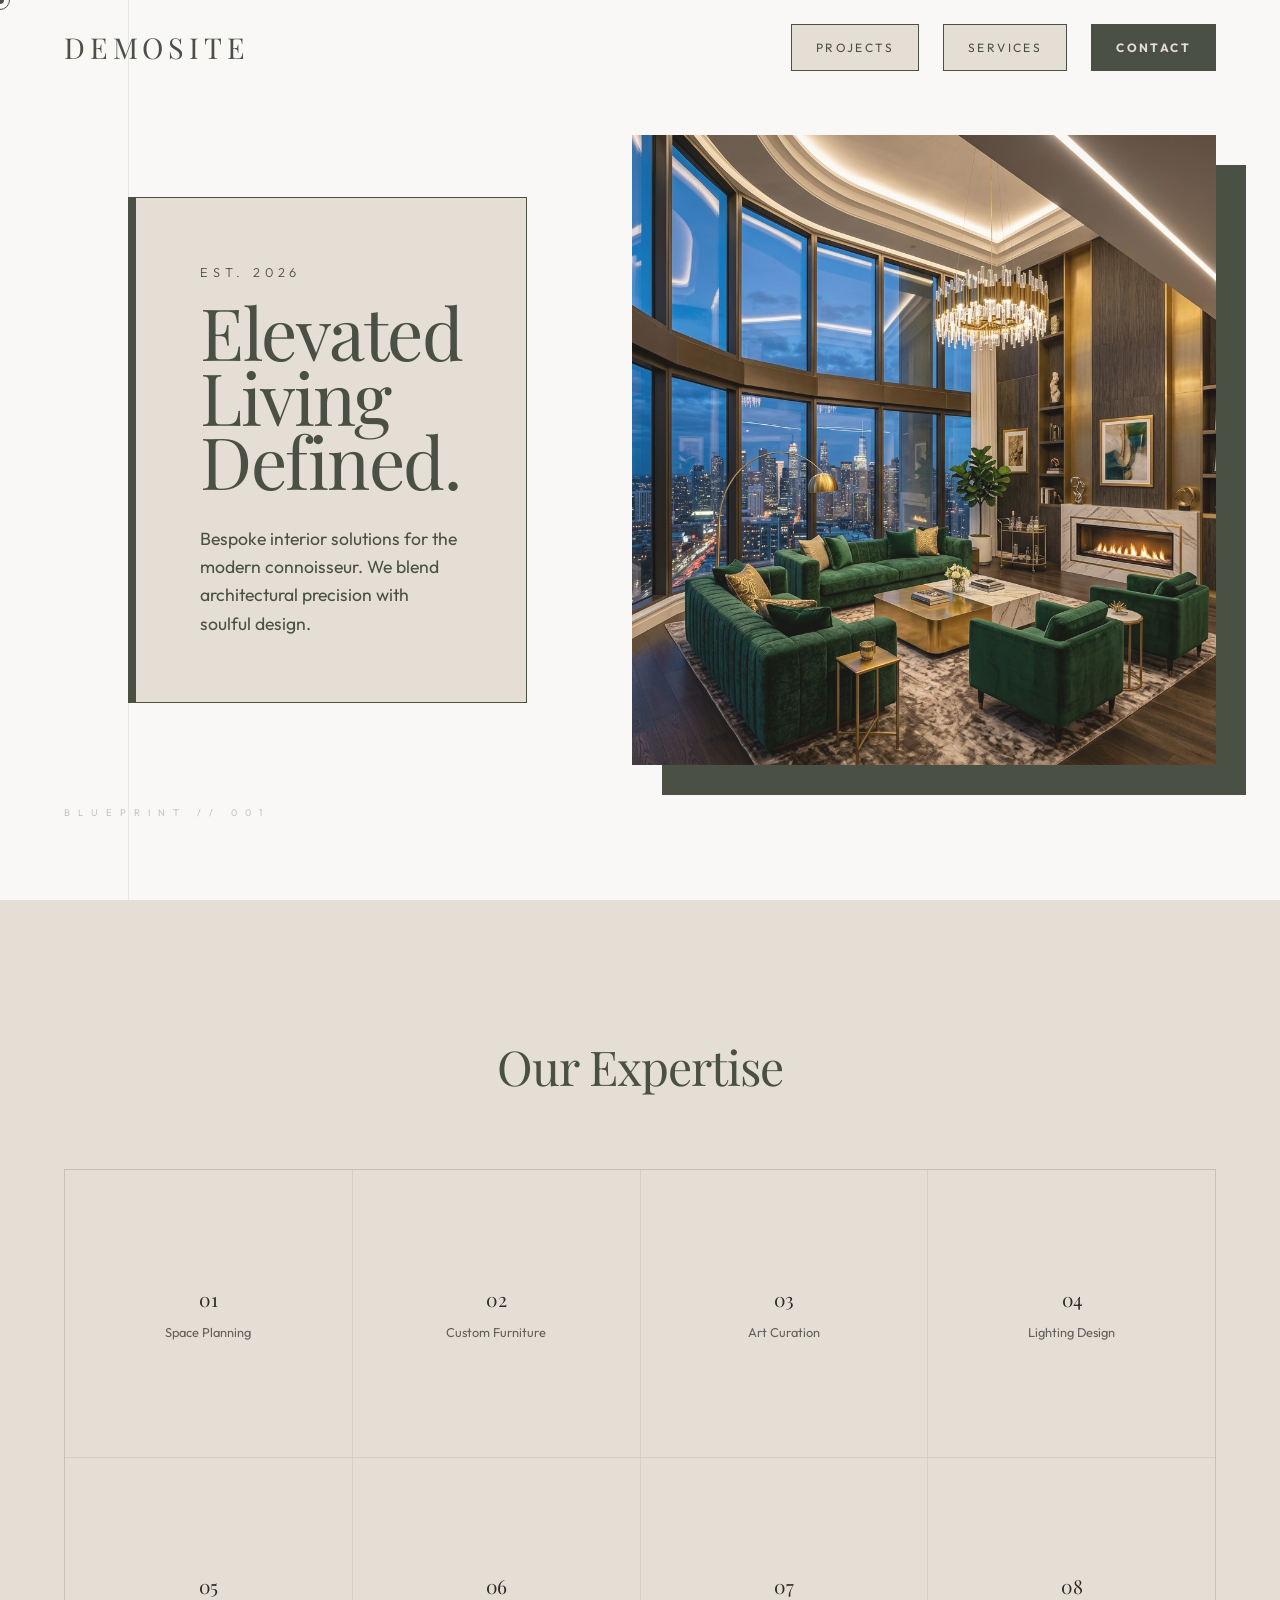
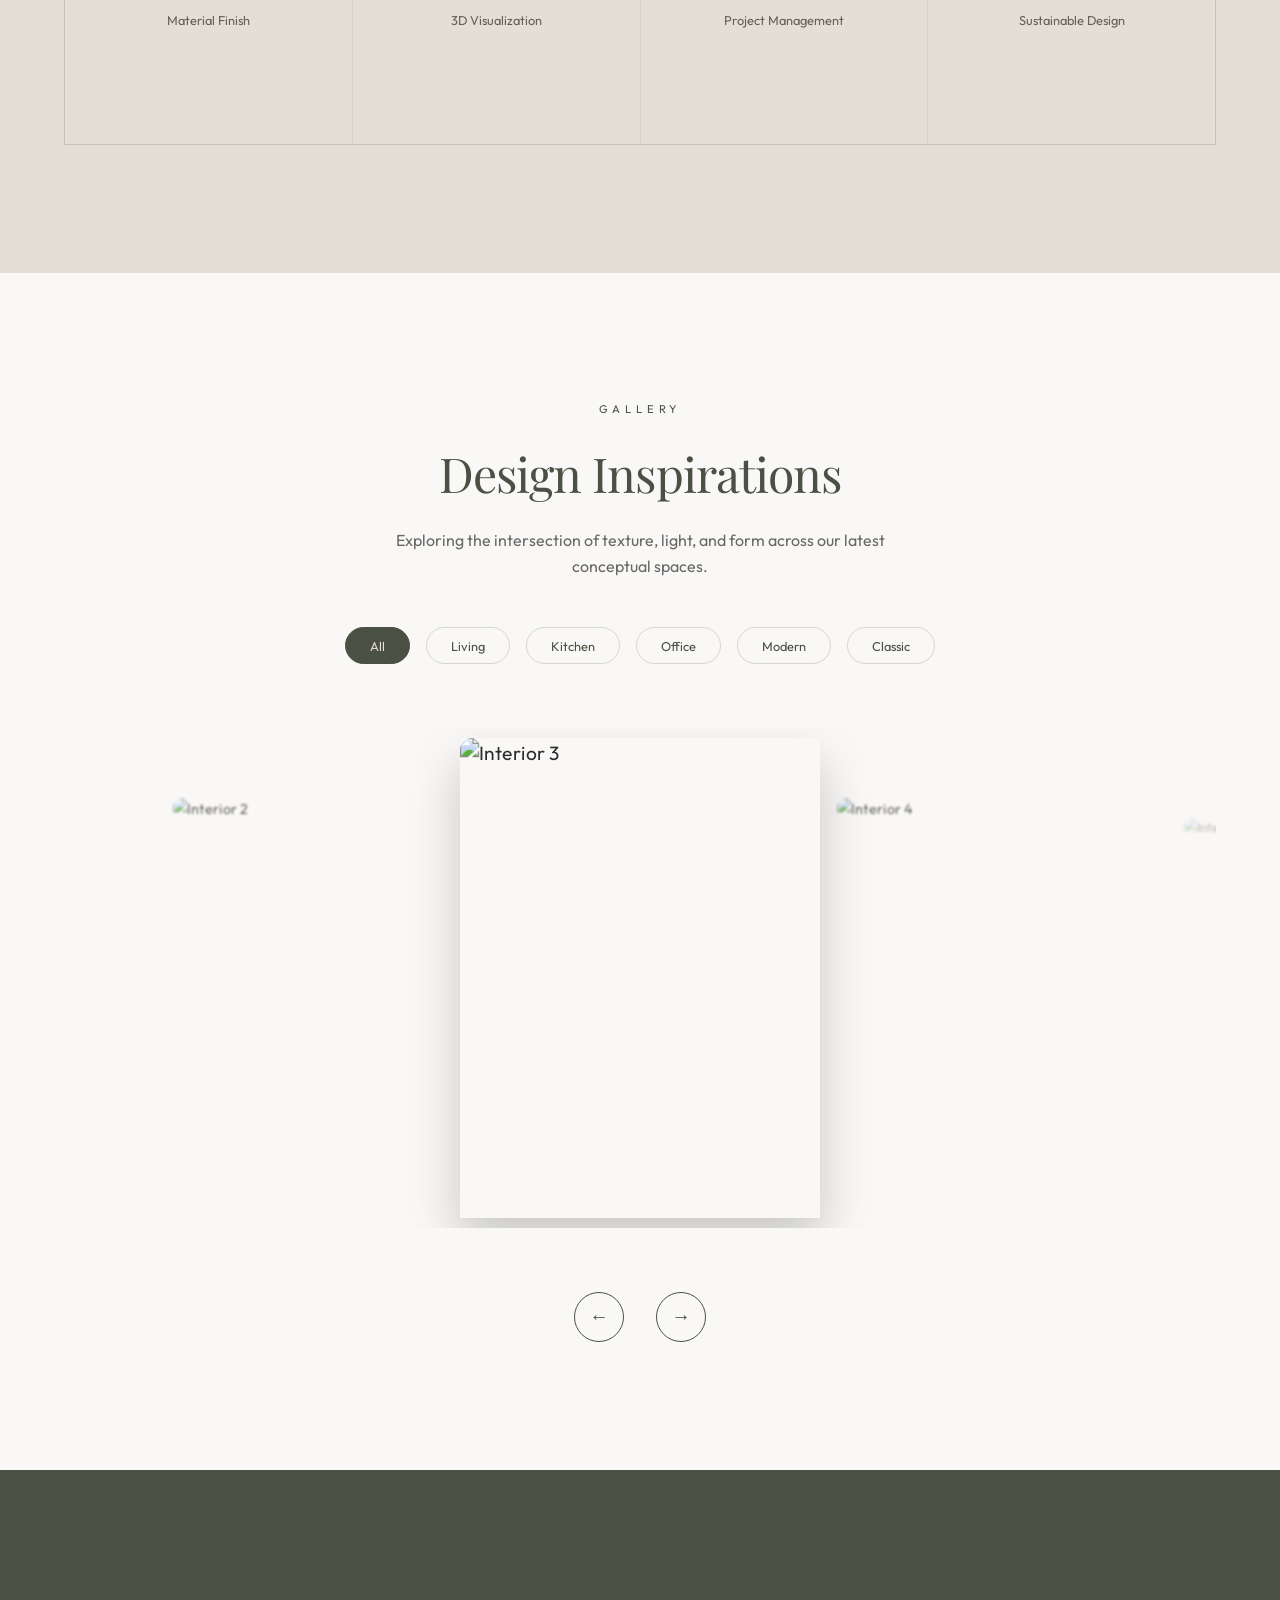
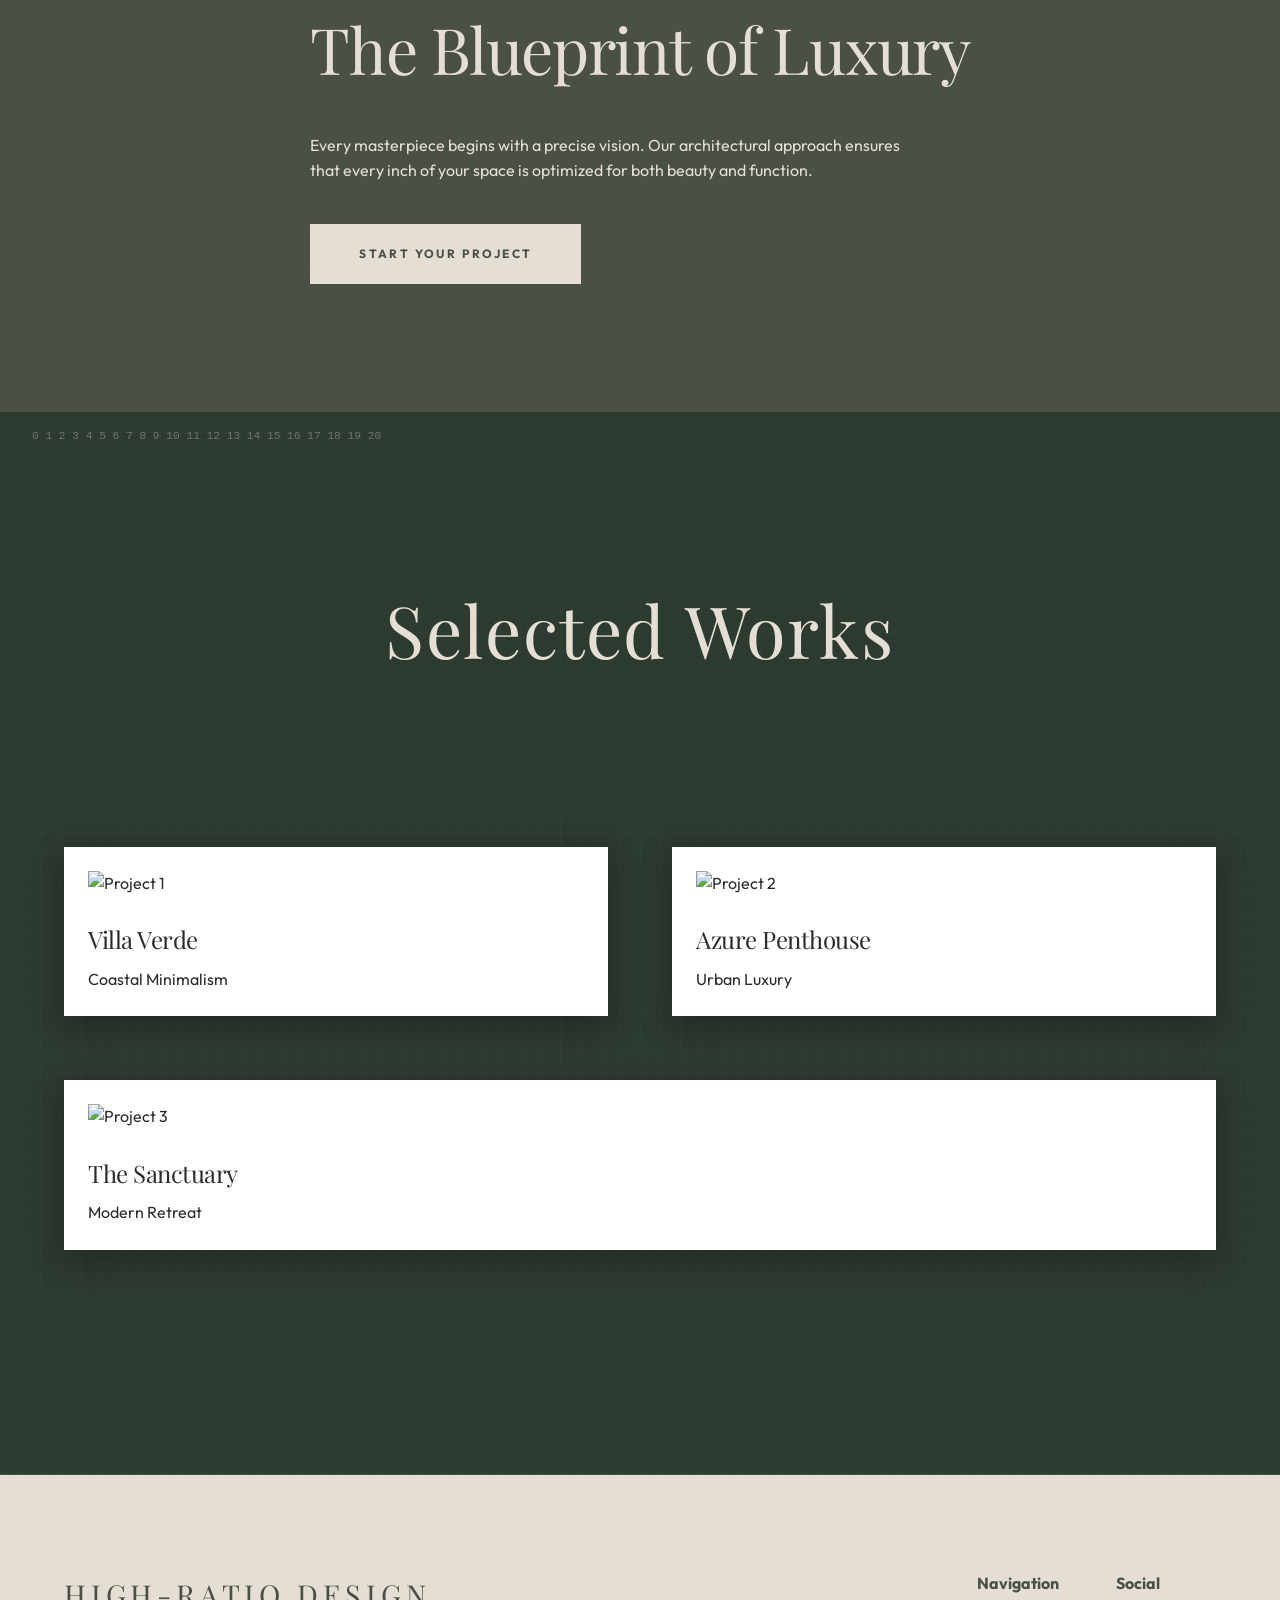
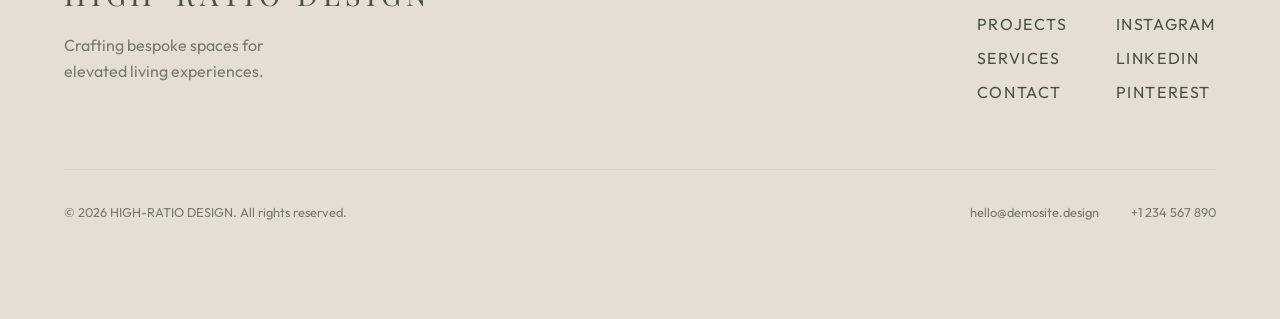
==== index.html @ fbde937e "Initial commit: HIGH-RATIO DESIGN website" ====
<!DOCTYPE html>
<html lang="en">
<head>
    <meta charset="UTF-8">
    <meta name="viewport" content="width=device-width, initial-scale=1.0">
    <title>HIGH-RATIO DESIGN | Luxury Interior Design</title>
    <link rel="preconnect" href="https://fonts.googleapis.com">
    <link rel="preconnect" href="https://fonts.gstatic.com" crossorigin>
    <link href="https://fonts.googleapis.com/css2?family=Outfit:wght@300;400&family=Playfair+Display:ital,wght@0,400;0,700;1,400&display=swap" rel="stylesheet">
    <link rel="stylesheet" href="style.css">
</head>
<body>
    <div class="cursor"></div>
    <div class="cursor-follower"></div>

    <nav>
        <div class="logo">Demosite</div>
        <div class="nav-links">
            <a href="index.html#projects">Projects</a>
            <a href="index.html#services">Services</a>
            <a href="contact.html">Contact</a>
        </div>
    </nav>

    <main>
        <section class="hero">
            <div class="container">
                <div class="hero-content">
                    <p class="reveal" style="font-weight: 300; letter-spacing: 0.3rem; text-transform: uppercase; font-size: 0.8rem; margin-bottom: 1rem;">Est. 2026</p>
                    <h1 class="reveal">Elevated Living <br>Defined.</h1>
                    <p class="reveal" style="transition-delay: 0.2s;">Bespoke interior solutions for the modern connoisseur. We blend architectural precision with soulful design.</p>
                </div>
            </div>
            <div class="hero-img-container">
                <img src="hero.png" alt="Luxurious Interior" class="hero-img">
            </div>
        </section>

        <section class="grid-section" id="services">
            <div class="container">
                <h2 class="section-title reveal">Our Expertise</h2>
                <div class="interactive-grid reveal">
                    <div class="grid-item">
                        <h3>01</h3>
                        <p>Space Planning</p>
                    </div>
                    <div class="grid-item">
                        <h3>02</h3>
                        <p>Custom Furniture</p>
                    </div>
                    <div class="grid-item">
                        <h3>03</h3>
                        <p>Art Curation</p>
                    </div>
                    <div class="grid-item">
                        <h3>04</h3>
                        <p>Lighting Design</p>
                    </div>
                    <div class="grid-item">
                        <h3>05</h3>
                        <p>Material Finish</p>
                    </div>
                    <div class="grid-item">
                        <h3>06</h3>
                        <p>3D Visualization</p>
                    </div>
                    <div class="grid-item">
                        <h3>07</h3>
                        <p>Project Management</p>
                    </div>
                    <div class="grid-item">
                        <h3>08</h3>
                        <p>Sustainable Design</p>
                    </div>
                </div>
            </div>
        </section>

        <section class="gallery-section">
            <div class="container">
                <p style="text-align: center; text-transform: uppercase; letter-spacing: 0.3rem; font-size: 0.7rem; margin-bottom: 1rem; color: var(--color-olive);">Gallery</p>
                <h2 class="section-title" style="margin-bottom: 1rem;">Design Inspirations</h2>
                <p style="text-align: center; max-width: 500px; margin: 0 auto 3rem; opacity: 0.7;">Exploring the intersection of texture, light, and form across our latest conceptual spaces.</p>
                
                <div class="gallery-filters">
                    <button class="active">All</button>
                    <button>Living</button>
                    <button>Kitchen</button>
                    <button>Office</button>
                    <button>Modern</button>
                    <button>Classic</button>
                </div>

                <div class="gallery-container">
                    <div class="gallery-track">
                        <div class="gallery-slide"><img src="https://images.unsplash.com/photo-1618221195710-dd6b41faaea6?q=80&w=2000&auto=format&fit=crop" alt="Interior 1"></div>
                        <div class="gallery-slide side"><img src="https://images.unsplash.com/photo-1616486338812-3dadae4b4ace?q=80&w=2000&auto=format&fit=crop" alt="Interior 2"></div>
                        <div class="gallery-slide featured"><img src="https://images.unsplash.com/photo-1616137422495-1e9e46e2aa77?q=80&w=2000&auto=format&fit=crop" alt="Interior 3"></div>
                        <div class="gallery-slide side"><img src="https://images.unsplash.com/photo-1616486029423-aaa47a9e8e9a?q=80&w=2000&auto=format&fit=crop" alt="Interior 4"></div>
                        <div class="gallery-slide"><img src="https://images.unsplash.com/photo-1617103996702-96ff29b1c467?q=80&w=2000&auto=format&fit=crop" alt="Interior 5"></div>
                    </div>
                    <div class="gallery-nav">
                        <button class="nav-prev">←</button>
                        <button class="nav-next">→</button>
                    </div>
                </div>
            </div>
        </section>

        <section class="blueprint-section">
            <div class="blueprint-bg"></div>
            <div class="container">
                <div class="blueprint-content reveal">
                    <h2>The Blueprint of Luxury</h2>
                    <p style="max-width: 600px; margin-bottom: 2.5rem;">Every masterpiece begins with a precise vision. Our architectural approach ensures that every inch of your space is optimized for both beauty and function.</p>
                    <div class="nav-links">
                        <a href="contact.html" style="background: var(--color-beige); color: var(--color-olive); border: 1px solid var(--color-beige); padding: 1.2rem 3rem;">Start Your Project</a>
                    </div>
                </div>
            </div>
        </section>

        <section class="portfolio" id="projects">
            <div class="container">
                <h2 class="section-title reveal">Selected Works</h2>
                <div class="portfolio-grid">
                    <div class="portfolio-item reveal">
                        <img src="https://images.unsplash.com/photo-1600607687920-4e2a09cf159d?q=80&w=2070&auto=format&fit=crop" alt="Project 1">
                        <div class="portfolio-info">
                            <h3>Villa Verde</h3>
                            <p>Coastal Minimalism</p>
                        </div>
                    </div>
                    <div class="portfolio-item reveal" style="transition-delay: 0.2s;">
                        <img src="https://images.unsplash.com/photo-1600210492486-724fe5c67fb0?q=80&w=1974&auto=format&fit=crop" alt="Project 2">
                        <div class="portfolio-info">
                            <h3>Azure Penthouse</h3>
                            <p>Urban Luxury</p>
                        </div>
                    </div>
                    <div class="portfolio-item wide reveal">
                        <img src="https://images.unsplash.com/photo-1600585154340-be6161a56a0c?q=80&w=2070&auto=format&fit=crop" alt="Project 3">
                        <div class="portfolio-info">
                            <h3>The Sanctuary</h3>
                            <p>Modern Retreat</p>
                        </div>
                    </div>
                </div>
            </div>
        </section>
    </main>

    <footer>
        <div class="footer-top">
            <div class="footer-brand">
                <div class="logo">HIGH-RATIO DESIGN</div>
                <p style="margin-top: 1rem; opacity: 0.7;">Crafting bespoke spaces for <br>elevated living experiences.</p>
            </div>
            <div class="footer-links">
                <div class="link-group">
                    <p style="font-weight: 700; margin-bottom: 1rem;">Navigation</p>
                    <a href="#projects" style="display: block; margin-bottom: 0.5rem;">Projects</a>
                    <a href="#services" style="display: block; margin-bottom: 0.5rem;">Services</a>
                    <a href="contact.html" style="display: block;">Contact</a>
                </div>
                <div class="link-group">
                    <p style="font-weight: 700; margin-bottom: 1rem;">Social</p>
                    <a href="#" style="display: block; margin-bottom: 0.5rem;">Instagram</a>
                    <a href="#" style="display: block; margin-bottom: 0.5rem;">LinkedIn</a>
                    <a href="#" style="display: block;">Pinterest</a>
                </div>
            </div>
        </div>
        <div class="footer-bottom">
            <p>&copy; 2026 HIGH-RATIO DESIGN. All rights reserved.</p>
            <div class="contact-info" style="display: flex; gap: 2rem;">
                <p>hello@demosite.design</p>
                <p>+1 234 567 890</p>
            </div>
        </div>
    </footer>

    <script src="main.js"></script>
</body>
</html>
---- style.css ----
:root {
    --color-beige: #E5DED4;
    --color-olive: #4A5043;
    --color-off-white: #F9F8F6;
    --color-text: #2C2C2C;
    --font-heading: 'Playfair Display', serif;
    --font-body: 'Outfit', sans-serif;
    --transition-smooth: all 0.6s cubic-bezier(0.16, 1, 0.3, 1);
}

* {
    margin: 0;
    padding: 0;
    box-sizing: border-box;
}

body {
    background-color: var(--color-off-white);
    color: var(--color-text);
    font-family: var(--font-body);
    line-height: 1.6;
    overflow-x: hidden;
}

h1, h2, h3 {
    font-family: var(--font-heading);
    font-weight: 400;
    letter-spacing: -0.02em;
}

/* Custom Scrollbar */
::-webkit-scrollbar {
    width: 6px;
}
::-webkit-scrollbar-track {
    background: var(--color-off-white);
}
::-webkit-scrollbar-thumb {
    background: var(--color-olive);
}

/* Base Layout */
.container {
    max-width: 1400px;
    margin: 0 auto;
    padding: 0 4rem;
}

section {
    padding: 8rem 0;
}

/* Navigation */
nav {
    position: fixed;
    top: 0;
    width: 100%;
    padding: 1.5rem 4rem;
    display: flex;
    justify-content: space-between;
    align-items: center;
    z-index: 1000;
    transition: var(--transition-smooth);
}

nav.scrolled {
    background: rgba(249, 248, 246, 0.8);
    backdrop-filter: blur(10px);
    padding: 1rem 4rem;
}

.logo {
    font-family: var(--font-heading);
    font-size: 1.8rem;
    text-transform: uppercase;
    letter-spacing: 0.3rem;
    color: var(--color-olive);
}

.nav-links {
    display: flex;
    gap: 1.5rem;
}

.nav-links a {
    text-decoration: none;
    color: var(--color-olive);
    font-size: 0.75rem;
    font-weight: 400;
    text-transform: uppercase;
    letter-spacing: 0.15rem;
    padding: 0.8rem 1.5rem;
    background-color: var(--color-beige);
    border: 1px solid var(--color-olive);
    transition: var(--transition-smooth);
}

.nav-links a:hover {
    background-color: var(--color-olive);
    color: var(--color-beige);
    transform: translateY(-2px);
}

.nav-links a:last-child {
    background-color: var(--color-olive);
    color: var(--color-beige);
    font-weight: 700;
}

.nav-links a:last-child:hover {
    background-color: var(--color-text);
    color: white;
}

/* Hero Section */
.hero {
    height: 100vh;
    display: flex;
    align-items: center;
    position: relative;
    overflow: hidden;
    background-color: var(--color-off-white);
    padding: 0 4rem;
}

.hero .container {
    display: grid;
    grid-template-columns: 1.2fr 0.8fr; /* Give more room to the box */
    align-items: center;
    gap: 0; /* Removing gap to let elements touch or overlap slightly if needed */
    width: 100%;
    max-width: 1400px;
    margin: 0 auto;
    position: relative;
    z-index: 2;
}

.hero::before {
    content: '';
    position: absolute;
    top: 0;
    left: 10%;
    width: 1px;
    height: 100%;
    background: rgba(74, 80, 67, 0.1);
    z-index: 1;
}

.hero::after {
    content: 'BLUEPRINT // 001';
    position: absolute;
    bottom: 5rem;
    left: 4rem;
    font-size: 0.6rem;
    letter-spacing: 0.5rem;
    color: var(--color-olive);
    opacity: 0.3;
    z-index: 1;
}

.hero-content {
    max-width: 100%;
    background-color: var(--color-beige);
    border: 1px solid var(--color-olive);
    border-left: 8px solid var(--color-olive);
    padding: 4rem;
    position: relative;
    z-index: 3;
}

.hero h1 {
    font-size: 4.5rem; /* Adjusted for the box padding */
    line-height: 0.9;
    margin-bottom: 2rem;
    color: var(--color-olive);
    font-weight: 400;
}

.hero p {
    font-size: 1.1rem;
    max-width: 450px;
    color: var(--color-olive);
    opacity: 0.8;
}

.hero-img-container {
    position: relative;
    width: 100%;
    height: 70vh;
    background-color: var(--color-beige);
    box-shadow: 30px 30px 0px var(--color-olive);
    overflow: hidden;
    margin-left: -5rem; /* Overlap with the text box */
    z-index: 1;
}

.hero-img {
    width: 100%;
    height: 100%;
    object-fit: cover;
    opacity: 0.9;
    transition: var(--transition-smooth);
}

/* Grid Section */
.grid-section {
    background-color: var(--color-beige);
}

.section-title {
    font-size: 3rem;
    margin-bottom: 4rem;
    text-align: center;
    color: var(--color-olive);
}

.interactive-grid {
    display: grid;
    grid-template-columns: repeat(4, 1fr);
    gap: 1px;
    background-color: rgba(74, 80, 67, 0.1);
    border: 1px solid rgba(74, 80, 67, 0.1);
}

.grid-item {
    aspect-ratio: 1;
    background-color: var(--color-beige);
    display: flex;
    flex-direction: column;
    justify-content: center;
    align-items: center;
    padding: 2rem;
    transition: var(--transition-smooth);
    cursor: pointer;
    position: relative;
    overflow: hidden;
}

.grid-item:hover {
    background-color: var(--color-olive);
    color: var(--color-off-white);
}

.grid-item h3 {
    font-size: 1.2rem;
    margin-bottom: 0.5rem;
}

.grid-item p {
    font-size: 0.8rem;
    opacity: 0.7;
    text-align: center;
}

/* Gallery Section */
.gallery-section {
    padding: 8rem 0;
    background-color: var(--color-off-white);
}

.gallery-filters {
    display: flex;
    justify-content: center;
    gap: 1rem;
    margin-bottom: 4rem;
    flex-wrap: wrap;
}

.gallery-filters button {
    padding: 0.6rem 1.5rem;
    background: none;
    border: 1px solid rgba(74, 80, 67, 0.2);
    border-radius: 50px;
    font-family: var(--font-body);
    font-size: 0.8rem;
    color: var(--color-olive);
    cursor: pointer;
    transition: var(--transition-smooth);
}

.gallery-filters button.active, .gallery-filters button:hover {
    background-color: var(--color-olive);
    color: var(--color-beige);
    border-color: var(--color-olive);
}

.gallery-container {
    position: relative;
    max-width: 1200px;
    margin: 0 auto;
}

.gallery-track {
    display: flex;
    align-items: center;
    justify-content: center;
    gap: 2rem;
    height: 500px;
    overflow: hidden;
}

.gallery-slide {
    width: 300px; /* Use width instead of flex-basis for stability */
    height: 400px;
    flex-shrink: 0;
    transition: var(--transition-smooth);
    opacity: 0.3;
    filter: blur(2px);
    transform: scale(0.8);
}

.gallery-slide img {
    width: 100%;
    height: 100%;
    object-fit: cover;
    border-radius: 10px;
}

.gallery-slide.featured {
    opacity: 1;
    filter: blur(0);
    transform: scale(1.2);
    z-index: 2;
    box-shadow: 0 20px 40px rgba(0,0,0,0.2);
}

.gallery-slide.side {
    opacity: 0.7;
    filter: blur(1px);
    transform: scale(0.9);
}

.gallery-nav {
    display: flex;
    justify-content: center;
    gap: 2rem;
    margin-top: 4rem;
}

.gallery-nav button {
    width: 50px;
    height: 50px;
    border: 1px solid var(--color-olive);
    border-radius: 50%;
    background: none;
    color: var(--color-olive);
    font-size: 1.2rem;
    cursor: pointer;
    transition: var(--transition-smooth);
}

.gallery-nav button:hover {
    background-color: var(--color-olive);
    color: var(--color-beige);
}
.blueprint-section {
    background-color: var(--color-olive);
    color: var(--color-beige);
    position: relative;
    min-height: 60vh;
    display: flex;
    align-items: center;
    overflow: hidden;
}

.blueprint-bg {
    position: absolute;
    top: 0;
    left: 0;
    width: 100%;
    height: 100%;
    opacity: 0.1;
    background-image: 
        linear-gradient(rgba(229, 222, 212, 0.1) 1px, transparent 1px),
        linear-gradient(90deg, rgba(229, 222, 212, 0.1) 1px, transparent 1px);
    background-size: 40px 40px;
}

.blueprint-content {
    position: relative;
    z-index: 2;
}

.blueprint-content h2 {
    font-size: 4rem;
    margin-bottom: 2rem;
}

/* Portfolio Section (Blueprint Mat) */
.portfolio {
    background-color: #2D3A30;
    padding: 10rem 0;
    position: relative;
    overflow: hidden;
}

.portfolio .section-title {
    color: var(--color-beige);
    font-size: 4.5rem;
    margin-bottom: 6rem;
    letter-spacing: 0.1rem;
    opacity: 0.9;
}

.portfolio::before {
    content: '';
    position: absolute;
    top: 0;
    left: 0;
    width: 100%;
    height: 100%;
    opacity: 0.2;
    background-image: 
        linear-gradient(rgba(255, 255, 255, 0.1) 1px, transparent 1px),
        linear-gradient(90deg, rgba(255, 255, 255, 0.1) 1px, transparent 1px);
    background-size: 20px 20px;
}

/* Mat Coordinates */
.portfolio::after {
    content: '0 1 2 3 4 5 6 7 8 9 10 11 12 13 14 15 16 17 18 19 20';
    position: absolute;
    top: 1rem;
    left: 2rem;
    right: 2rem;
    display: flex;
    justify-content: space-between;
    font-family: monospace;
    font-size: 0.7rem;
    color: white;
    opacity: 0.3;
}

.portfolio-grid {
    display: grid;
    grid-template-columns: repeat(12, 1fr);
    gap: 4rem;
    padding: 4rem 0;
    position: relative;
    z-index: 2;
}

.portfolio-item {
    grid-column: span 6;
    position: relative;
    padding: 1.5rem;
    background: white;
    box-shadow: 0 10px 30px rgba(0,0,0,0.3);
    transform: rotate(var(--rot, 0deg));
    transition: var(--transition-smooth);
}

.portfolio-item.wide {
    grid-column: span 12;
}

.portfolio-item:nth-child(1) { --rot: -2deg; }
.portfolio-item:nth-child(2) { --rot: 3deg; }
.portfolio-item:nth-child(3) { --rot: 0deg; } /* No rotation for the wide one for stability */

.portfolio-item:hover {
    transform: rotate(0deg) scale(1.02);
    z-index: 10;
}

.portfolio-item img {
    width: 100%;
    height: 400px;
    object-fit: cover;
}

.portfolio-info {
    padding-top: 1.5rem;
    color: var(--color-text);
}

.portfolio-info h3 {
    font-size: 1.5rem;
    margin-bottom: 0.5rem;
}

/* Footer */
footer {
    background-color: var(--color-beige);
    color: var(--color-olive);
    padding: 6rem 4rem;
    border-top: 1px solid var(--color-olive);
    display: flex;
    flex-direction: column;
    gap: 4rem;
}

.footer-top {
    display: flex;
    justify-content: space-between;
    align-items: flex-start;
}

.footer-bottom {
    display: flex;
    justify-content: space-between;
    align-items: center;
    padding-top: 2rem;
    border-top: 1px solid rgba(74, 80, 67, 0.1);
    font-size: 0.8rem;
    opacity: 0.7;
}

.footer-links {
    display: flex;
    gap: 3rem;
}

.footer-links a {
    text-decoration: none;
    color: inherit;
    text-transform: uppercase;
    letter-spacing: 0.1rem;
    transition: var(--transition-smooth);
}

.footer-links a:hover {
    color: var(--color-text);
}

/* Animations */
.reveal {
    opacity: 0;
    transform: translateY(30px);
    transition: var(--transition-smooth);
}

.reveal.active {
    opacity: 1;
    transform: translateY(0);
}

/* Custom Cursor */
.cursor {
    width: 20px;
    height: 20px;
    border: 1px solid var(--color-olive);
    border-radius: 50%;
    position: fixed;
    pointer-events: none;
    z-index: 9999;
    transition: width 0.3s, height 0.3s, background-color 0.3s;
    transform: translate(-50%, -50%);
}

.cursor-follower {
    width: 8px;
    height: 8px;
    background-color: var(--color-olive);
    border-radius: 50%;
    position: fixed;
    pointer-events: none;
    z-index: 9999;
    transform: translate(-50%, -50%);
}

@media (max-width: 1024px) {
    .hero .container {
        grid-template-columns: 1fr;
        gap: 2rem;
        padding-top: 8rem;
    }
    .hero-img-container {
        height: 50vh;
        margin-left: 0;
    }
    .hero-content {
        padding: 2rem;
    }
    .hero h1 {
        font-size: 3.5rem;
    }
    .gallery-slide {
        width: 250px;
    }
    .gallery-slide.featured {
        transform: scale(1.1);
    }
}

@media (max-width: 768px) {
    .container { padding: 0 1.5rem; }
    .hero { padding: 0 1.5rem; }
    .hero h1 { font-size: 2.8rem; }
    .interactive-grid { grid-template-columns: repeat(2, 1fr); }
    .portfolio-item { grid-column: span 12; margin-bottom: 2rem; }
    nav { padding: 1rem 1.5rem; }
    .logo { font-size: 1.2rem; letter-spacing: 0.1rem; }
    .nav-links { display: none; }
    .cursor, .cursor-follower { display: none; } /* Hide cursor on mobile */
    .gallery-track { gap: 1rem; }
    .gallery-slide { width: 200px; height: 300px; }
    .gallery-slide.featured { transform: scale(1.05); }
    .blueprint-content h2 { font-size: 2.5rem; }
    footer { padding: 4rem 1.5rem; }
    .footer-top { flex-direction: column; gap: 2rem; }
    .footer-links { flex-direction: column; gap: 2rem; }
    .footer-bottom { flex-direction: column; gap: 1rem; text-align: center; }
}

@media (pointer: coarse) {
    .cursor, .cursor-follower { display: none; }
}
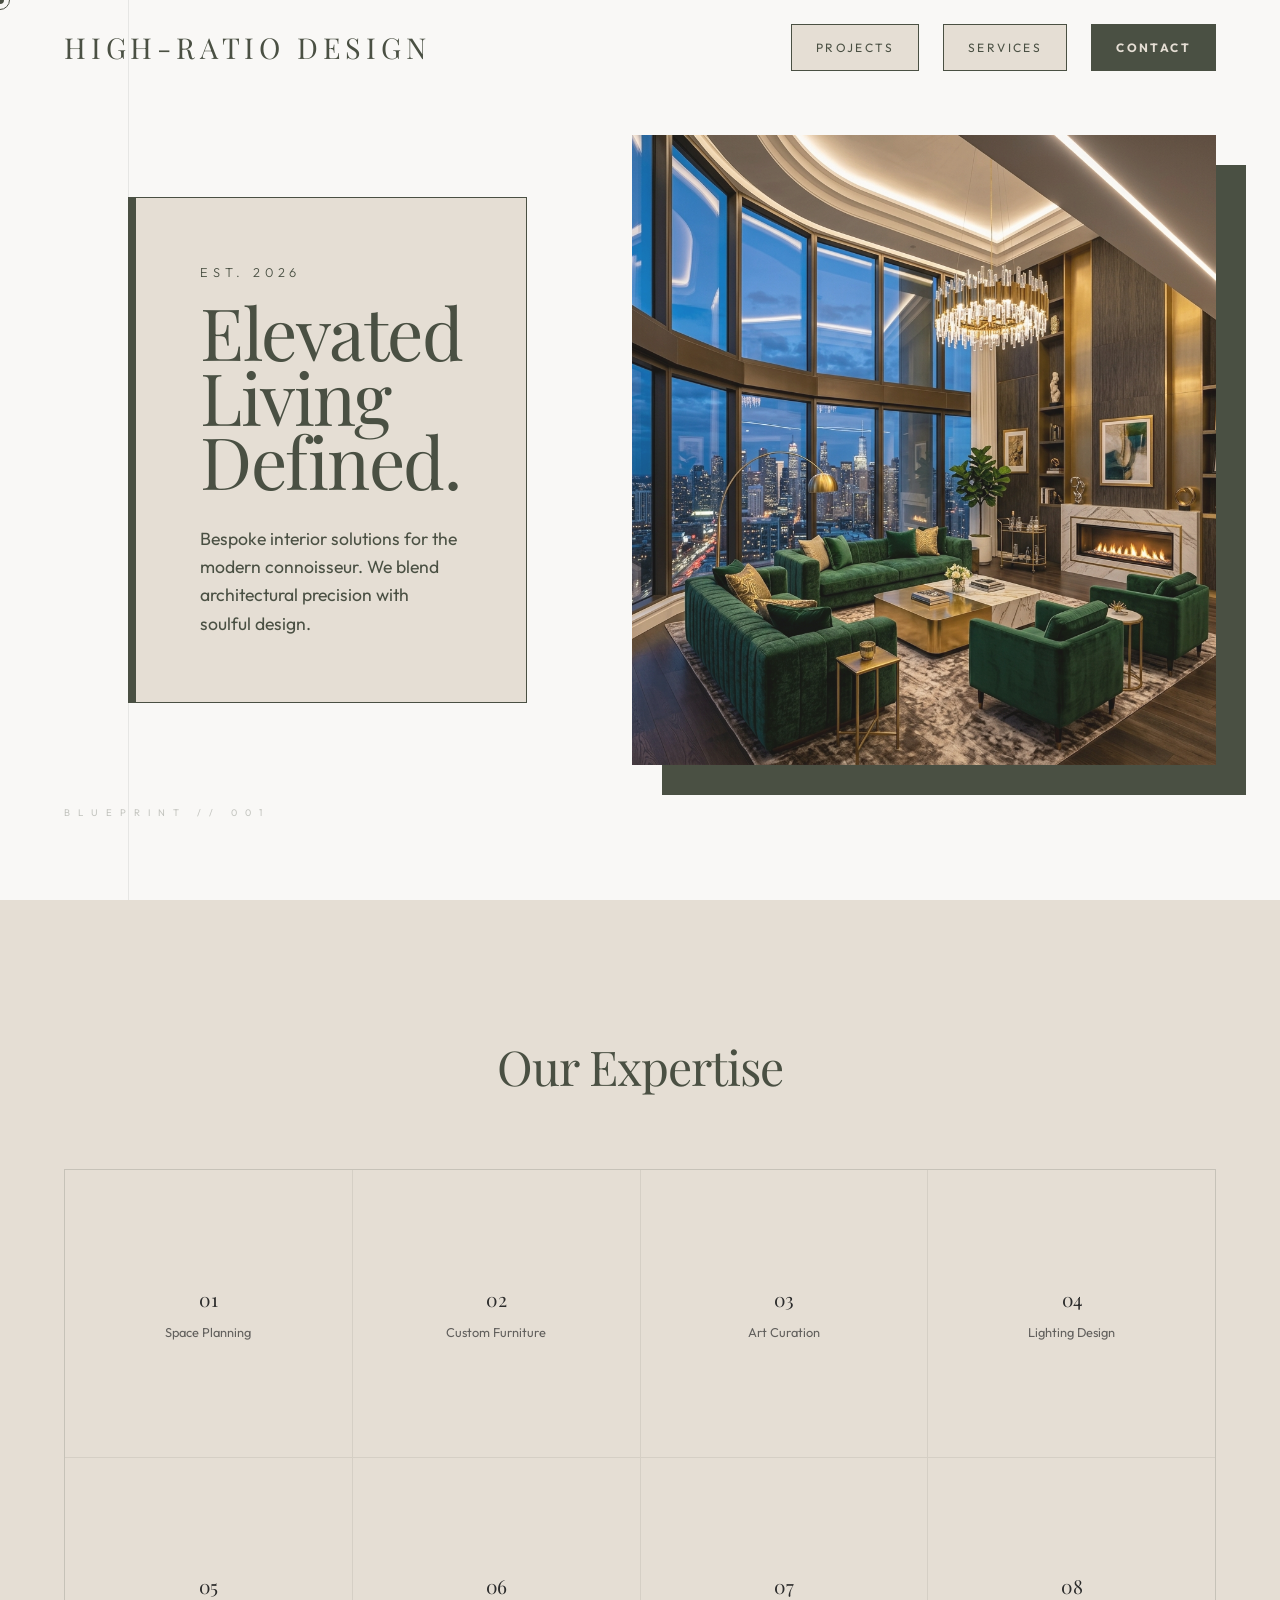
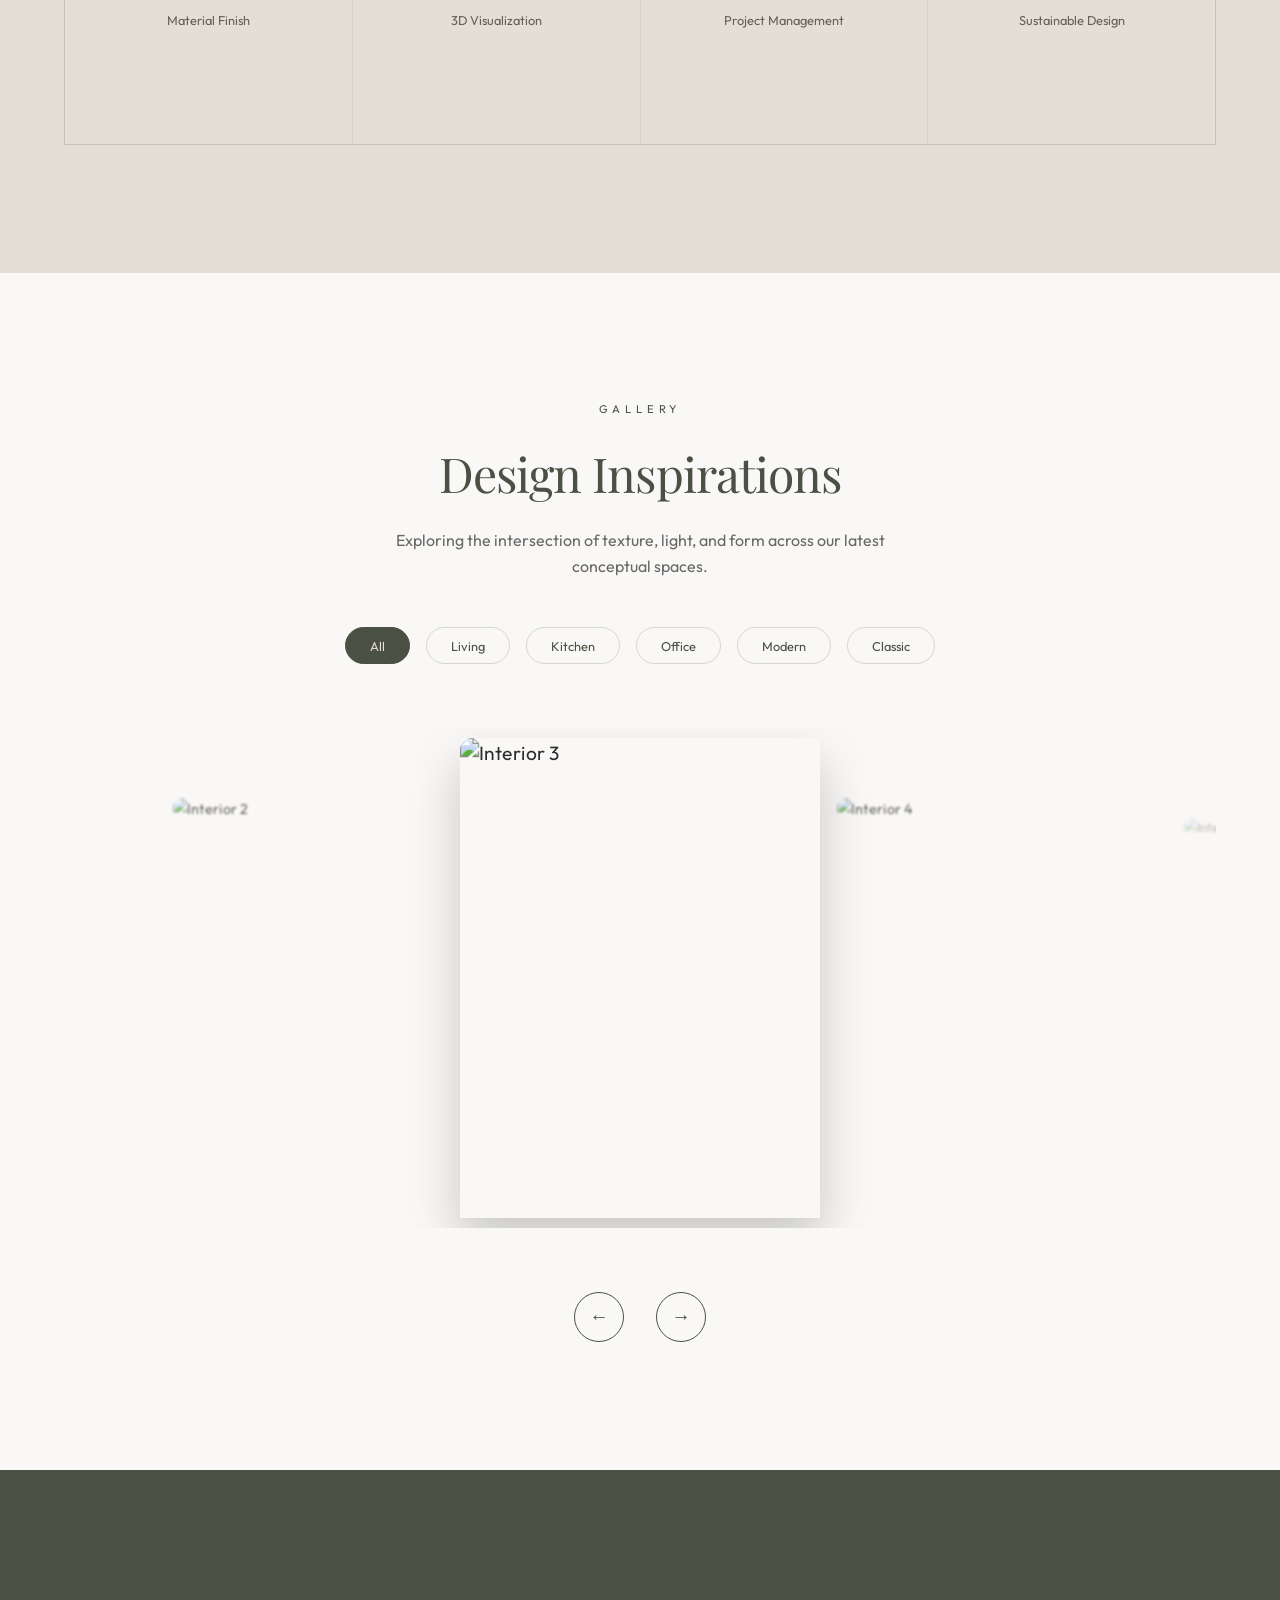
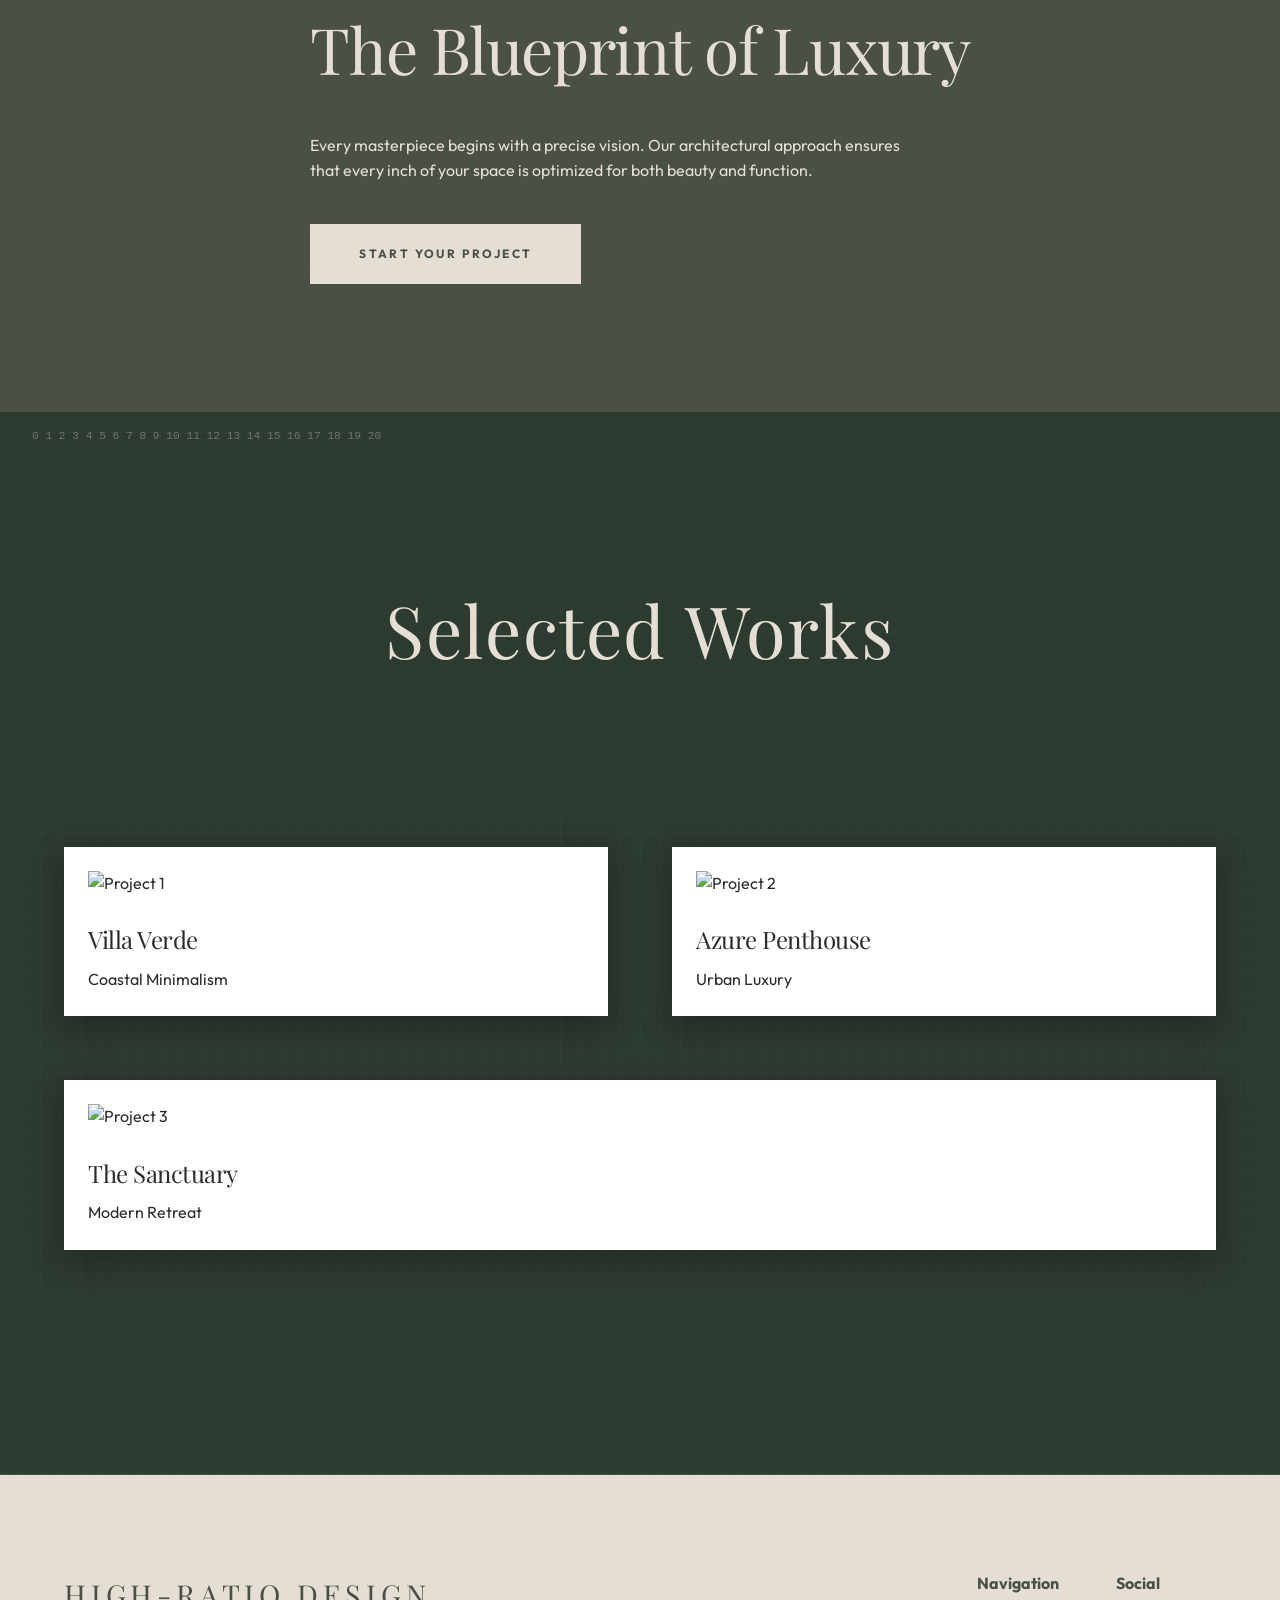
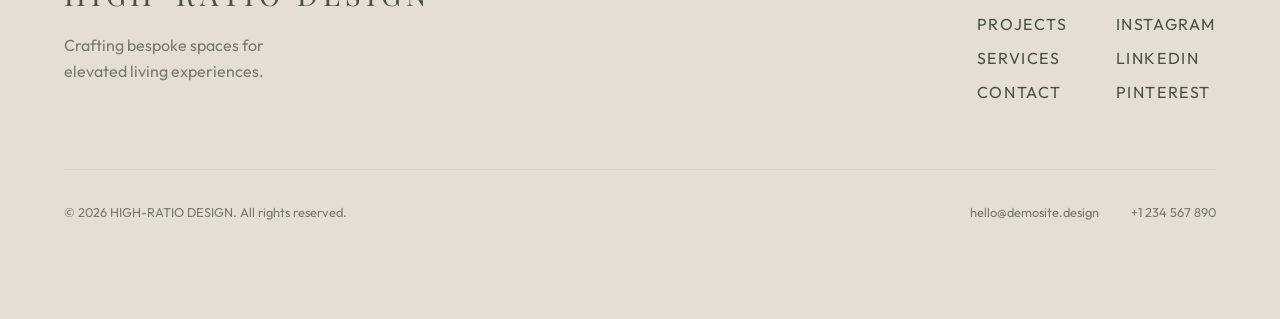
==== commit 6d591d82: "Implement functional mobile menu and finalize rebranding" ====
--- a/index.html
+++ b/index.html
@@ -14,13 +14,24 @@
     <div class="cursor-follower"></div>
 
     <nav>
-        <div class="logo">Demosite</div>
+        <div class="logo">HIGH-RATIO DESIGN</div>
         <div class="nav-links">
             <a href="index.html#projects">Projects</a>
             <a href="index.html#services">Services</a>
             <a href="contact.html">Contact</a>
         </div>
+        <button class="mobile-menu-toggle">MENU</button>
     </nav>
+
+    <div class="mobile-menu">
+        <button class="mobile-menu-close">CLOSE</button>
+        <div class="mobile-nav-links">
+            <a href="index.html">Home</a>
+            <a href="index.html#projects">Projects</a>
+            <a href="index.html#services">Services</a>
+            <a href="contact.html">Contact</a>
+        </div>
+    </div>
 
     <main>
         <section class="hero">
--- a/style.css
+++ b/style.css
@@ -112,7 +112,64 @@
     color: white;
 }
 
-/* Hero Section */
+.mobile-menu-toggle {
+    display: none;
+    background-color: var(--color-beige);
+    border: 1px solid var(--color-olive);
+    padding: 0.5rem 1.2rem;
+    color: var(--color-olive);
+    font-size: 0.7rem;
+    letter-spacing: 0.1rem;
+    cursor: pointer;
+    font-family: var(--font-body);
+}
+
+.mobile-menu {
+    position: fixed;
+    top: 0;
+    left: 0;
+    width: 100%;
+    height: 100vh;
+    background-color: var(--color-off-white);
+    z-index: 2000;
+    display: flex;
+    flex-direction: column;
+    justify-content: center;
+    align-items: center;
+    transform: translateY(-100%);
+    transition: transform 0.6s cubic-bezier(0.16, 1, 0.3, 1);
+}
+
+.mobile-menu.active {
+    transform: translateY(0);
+}
+
+.mobile-menu-close {
+    position: absolute;
+    top: 2rem;
+    right: 2rem;
+    background: none;
+    border: 1px solid var(--color-olive);
+    padding: 0.5rem 1.2rem;
+    color: var(--color-olive);
+    font-size: 0.7rem;
+    letter-spacing: 0.1rem;
+    cursor: pointer;
+}
+
+.mobile-nav-links {
+    display: flex;
+    flex-direction: column;
+    align-items: center;
+    gap: 2rem;
+}
+
+.mobile-nav-links a {
+    text-decoration: none;
+    color: var(--color-olive);
+    font-family: var(--font-heading);
+    font-size: 2.5rem;
+}
 .hero {
     height: 100vh;
     display: flex;
@@ -562,47 +619,71 @@
 @media (max-width: 1024px) {
     .hero .container {
         grid-template-columns: 1fr;
-        gap: 2rem;
-        padding-top: 8rem;
+        gap: 0;
+        padding-top: 6rem;
     }
     .hero-img-container {
-        height: 50vh;
+        height: 40vh;
         margin-left: 0;
+        margin-top: -2rem;
+        width: 100%;
+        box-shadow: 20px 20px 0px var(--color-olive);
     }
     .hero-content {
-        padding: 2rem;
+        padding: 2.5rem 2rem;
+        max-width: 100%;
     }
     .hero h1 {
-        font-size: 3.5rem;
+        font-size: 3rem;
     }
     .gallery-slide {
-        width: 250px;
+        width: 220px;
     }
-    .gallery-slide.featured {
-        transform: scale(1.1);
-    }
 }
 
 @media (max-width: 768px) {
-    .container { padding: 0 1.5rem; }
-    .hero { padding: 0 1.5rem; }
-    .hero h1 { font-size: 2.8rem; }
+    .container { padding: 0 1.2rem; }
+    .hero { padding: 0; }
+    .hero .container { padding-top: 5rem; }
+    .hero h1 { font-size: 2.5rem; }
+    .hero p { font-size: 1rem; }
+    
+    .section-title { font-size: 2.2rem; margin-bottom: 3rem; }
+    
     .interactive-grid { grid-template-columns: repeat(2, 1fr); }
-    .portfolio-item { grid-column: span 12; margin-bottom: 2rem; }
-    nav { padding: 1rem 1.5rem; }
-    .logo { font-size: 1.2rem; letter-spacing: 0.1rem; }
+    .grid-item { padding: 1.5rem; }
+    
+    .portfolio { padding: 6rem 0; }
+    .portfolio .section-title { font-size: 2.8rem; margin-bottom: 4rem; }
+    .portfolio-grid { gap: 2rem; }
+    .portfolio-item { grid-column: span 12; margin-bottom: 1rem; padding: 1rem; }
+    .portfolio-item img { height: 300px; }
+
+    nav { padding: 1rem 1.2rem; }
+    .logo { font-size: 1rem; letter-spacing: 0.1rem; }
     .nav-links { display: none; }
-    .cursor, .cursor-follower { display: none; } /* Hide cursor on mobile */
-    .gallery-track { gap: 1rem; }
-    .gallery-slide { width: 200px; height: 300px; }
-    .gallery-slide.featured { transform: scale(1.05); }
-    .blueprint-content h2 { font-size: 2.5rem; }
-    footer { padding: 4rem 1.5rem; }
-    .footer-top { flex-direction: column; gap: 2rem; }
-    .footer-links { flex-direction: column; gap: 2rem; }
-    .footer-bottom { flex-direction: column; gap: 1rem; text-align: center; }
+    .mobile-menu-toggle { display: block; }
+
+    .gallery-track { height: 350px; gap: 0.5rem; }
+    .gallery-slide { width: 160px; height: 240px; }
+    .gallery-slide.featured { transform: scale(1.1); z-index: 5; }
+    
+    .blueprint-content h2 { font-size: 2.2rem; }
+    .blueprint-section { padding: 6rem 0; }
+
+    footer { padding: 4rem 1.2rem; }
+    .footer-top { flex-direction: column; gap: 3rem; }
+    .footer-links { flex-direction: row; flex-wrap: wrap; gap: 2rem; }
+    .footer-bottom { flex-direction: column; gap: 1.5rem; align-items: flex-start; text-align: left; }
+    .contact-info { flex-direction: column; gap: 0.5rem !important; }
 }
 
 @media (pointer: coarse) {
     .cursor, .cursor-follower { display: none; }
 }
+
+/* Fix for horizontal scroll on mobile */
+html, body {
+    max-width: 100vw;
+    overflow-x: hidden;
+}
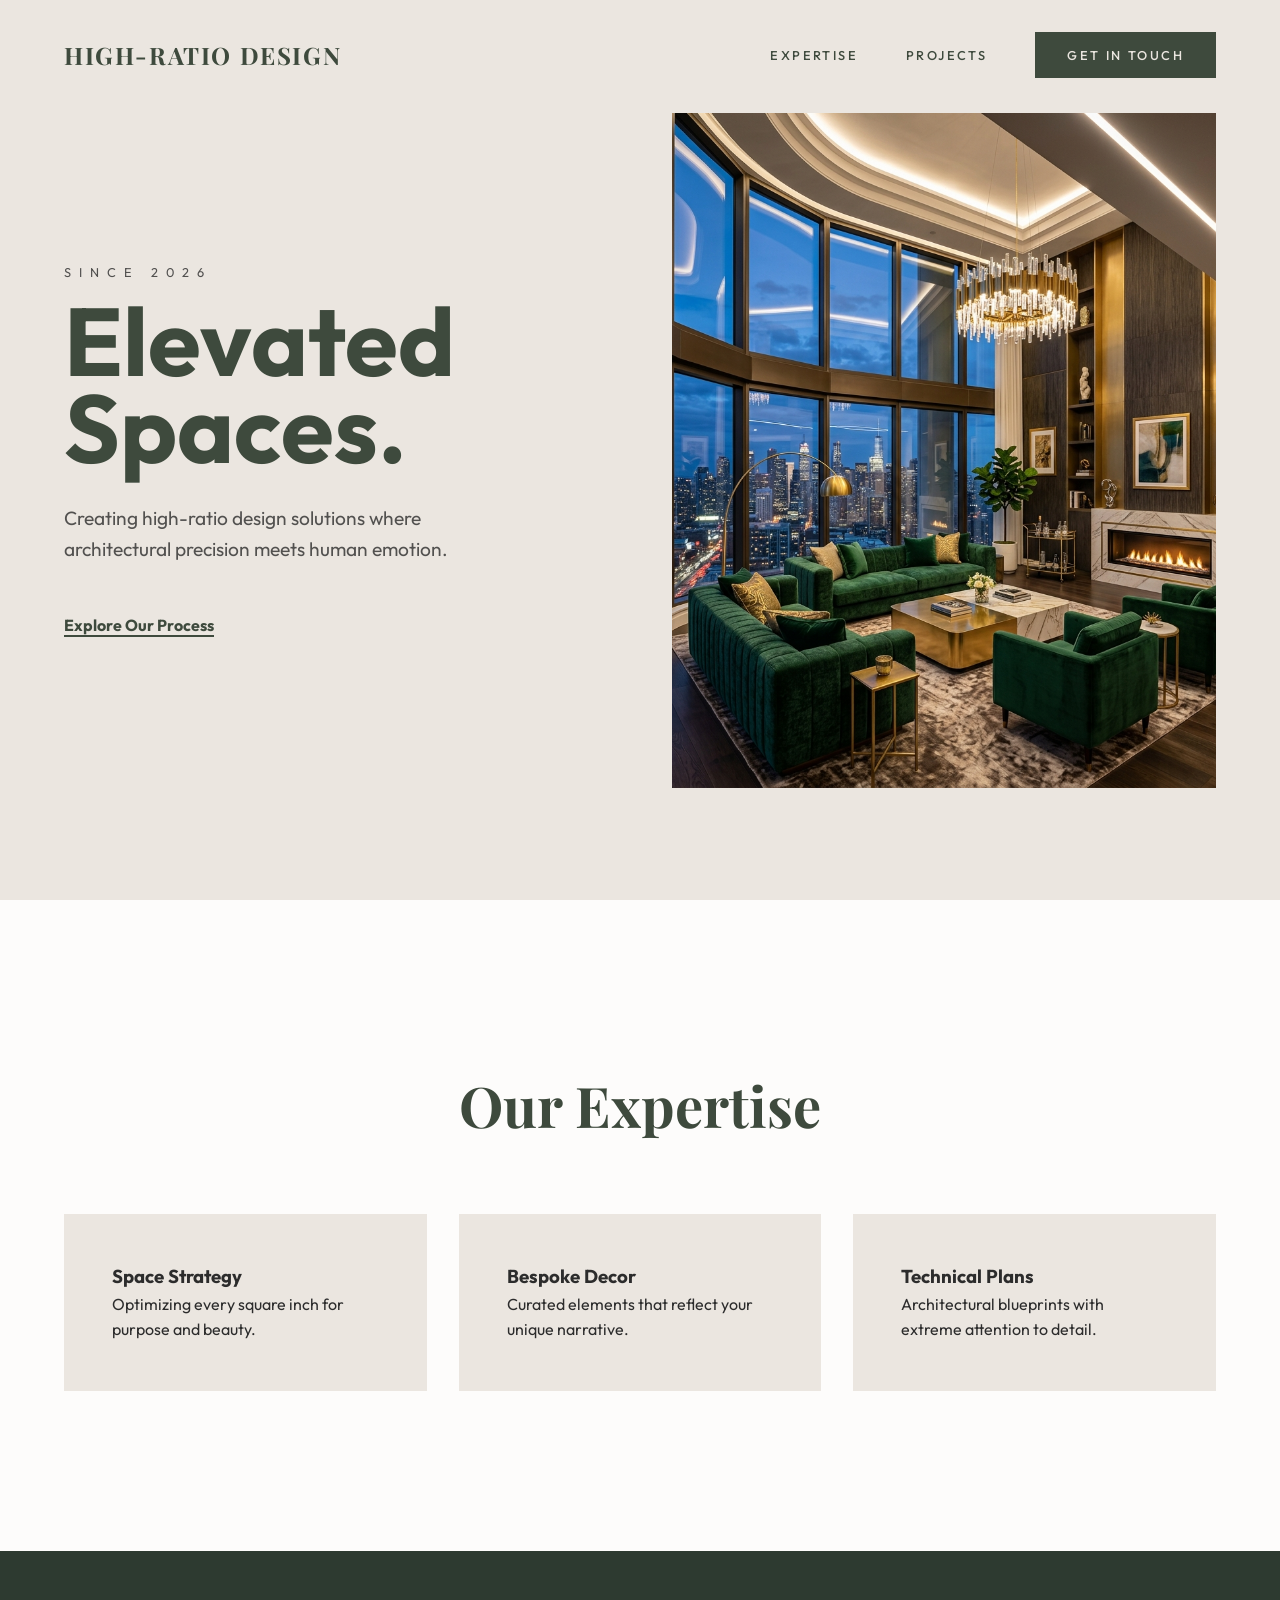
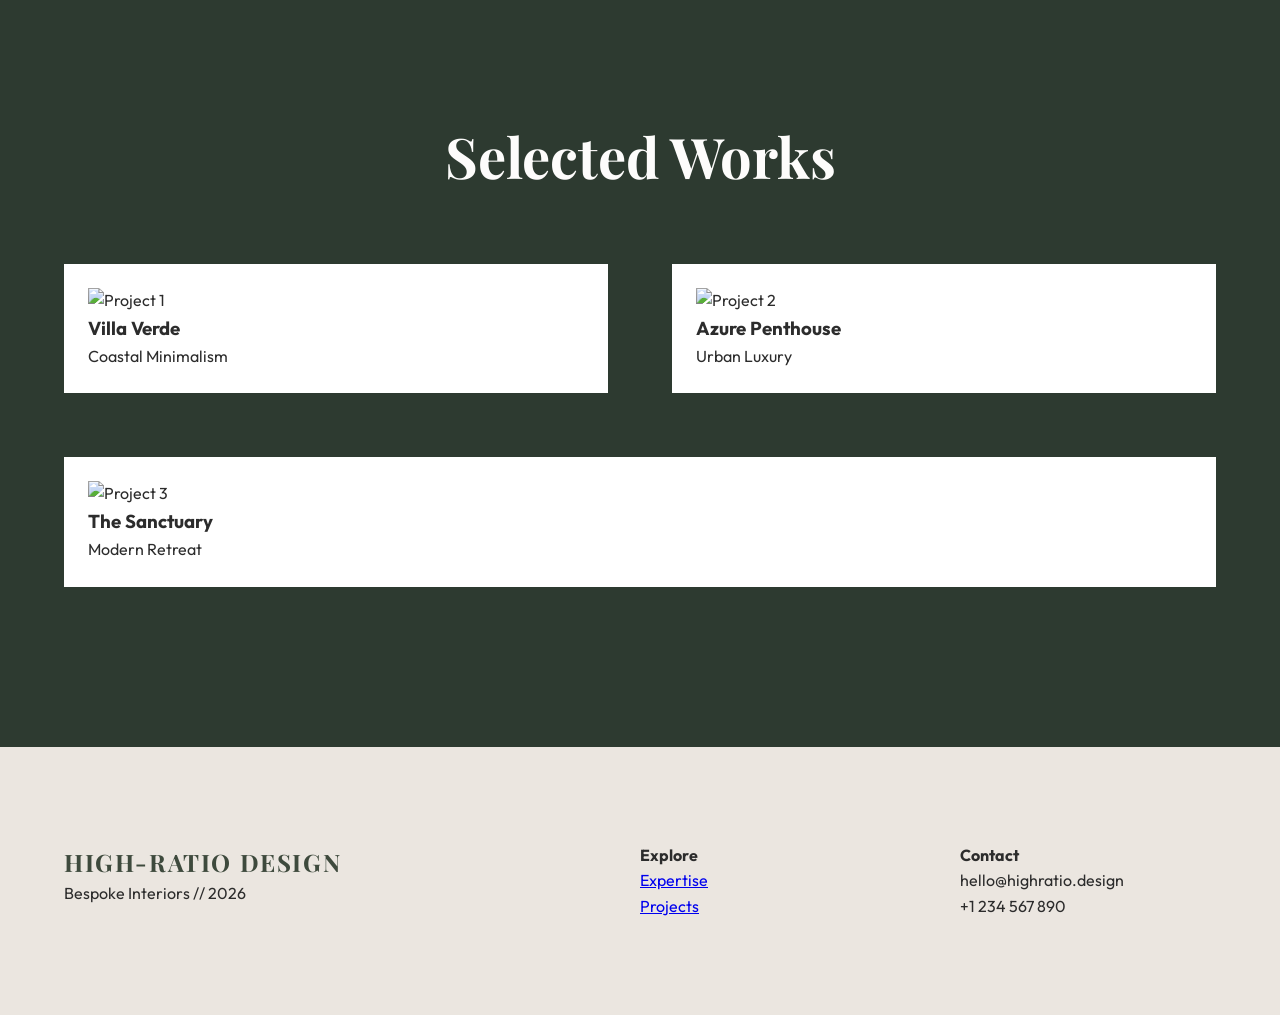
==== commit f6949866: "Complete UI Overhaul and Mobile Fix" ====
--- a/index.html
+++ b/index.html
@@ -6,155 +6,86 @@
     <title>HIGH-RATIO DESIGN | Luxury Interior Design</title>
     <link rel="preconnect" href="https://fonts.googleapis.com">
     <link rel="preconnect" href="https://fonts.gstatic.com" crossorigin>
-    <link href="https://fonts.googleapis.com/css2?family=Outfit:wght@300;400&family=Playfair+Display:ital,wght@0,400;0,700;1,400&display=swap" rel="stylesheet">
+    <link href="https://fonts.googleapis.com/css2?family=Outfit:wght@300;400;500;700&family=Playfair+Display:ital,wght@0,400;0,700;1,400&display=swap" rel="stylesheet">
     <link rel="stylesheet" href="style.css">
 </head>
 <body>
-    <div class="cursor"></div>
-    <div class="cursor-follower"></div>
-
-    <nav>
+    <nav id="navbar">
         <div class="logo">HIGH-RATIO DESIGN</div>
         <div class="nav-links">
-            <a href="index.html#projects">Projects</a>
-            <a href="index.html#services">Services</a>
-            <a href="contact.html">Contact</a>
+            <a href="#expertise">Expertise</a>
+            <a href="#projects">Projects</a>
+            <a href="contact.html" class="contact-btn">Get in Touch</a>
         </div>
-        <button class="mobile-menu-toggle">MENU</button>
+        <button class="mobile-toggle" id="menuBtn">
+            <span></span>
+            <span></span>
+            <span></span>
+        </button>
     </nav>
 
-    <div class="mobile-menu">
-        <button class="mobile-menu-close">CLOSE</button>
-        <div class="mobile-nav-links">
-            <a href="index.html">Home</a>
-            <a href="index.html#projects">Projects</a>
-            <a href="index.html#services">Services</a>
-            <a href="contact.html">Contact</a>
-        </div>
+    <div class="menu-overlay" id="menuOverlay">
+        <a href="index.html">Home</a>
+        <a href="#expertise">Expertise</a>
+        <a href="#projects">Projects</a>
+        <a href="contact.html">Contact</a>
     </div>
 
     <main>
         <section class="hero">
-            <div class="container">
-                <div class="hero-content">
-                    <p class="reveal" style="font-weight: 300; letter-spacing: 0.3rem; text-transform: uppercase; font-size: 0.8rem; margin-bottom: 1rem;">Est. 2026</p>
-                    <h1 class="reveal">Elevated Living <br>Defined.</h1>
-                    <p class="reveal" style="transition-delay: 0.2s;">Bespoke interior solutions for the modern connoisseur. We blend architectural precision with soulful design.</p>
+            <div class="hero-grid">
+                <div class="hero-text">
+                    <p style="text-transform: uppercase; letter-spacing: 0.5rem; font-size: 0.8rem; margin-bottom: 1rem;">Since 2026</p>
+                    <h1>Elevated <br>Spaces.</h1>
+                    <p>Creating high-ratio design solutions where architectural precision meets human emotion.</p>
+                    <a href="contact.html" style="text-decoration: none; color: var(--color-olive); font-weight: 700; border-bottom: 2px solid var(--color-olive);">Explore Our Process</a>
                 </div>
-            </div>
-            <div class="hero-img-container">
-                <img src="hero.png" alt="Luxurious Interior" class="hero-img">
-            </div>
-        </section>
-
-        <section class="grid-section" id="services">
-            <div class="container">
-                <h2 class="section-title reveal">Our Expertise</h2>
-                <div class="interactive-grid reveal">
-                    <div class="grid-item">
-                        <h3>01</h3>
-                        <p>Space Planning</p>
-                    </div>
-                    <div class="grid-item">
-                        <h3>02</h3>
-                        <p>Custom Furniture</p>
-                    </div>
-                    <div class="grid-item">
-                        <h3>03</h3>
-                        <p>Art Curation</p>
-                    </div>
-                    <div class="grid-item">
-                        <h3>04</h3>
-                        <p>Lighting Design</p>
-                    </div>
-                    <div class="grid-item">
-                        <h3>05</h3>
-                        <p>Material Finish</p>
-                    </div>
-                    <div class="grid-item">
-                        <h3>06</h3>
-                        <p>3D Visualization</p>
-                    </div>
-                    <div class="grid-item">
-                        <h3>07</h3>
-                        <p>Project Management</p>
-                    </div>
-                    <div class="grid-item">
-                        <h3>08</h3>
-                        <p>Sustainable Design</p>
-                    </div>
+                <div class="hero-image">
+                    <img src="hero.png" alt="Luxury Interior">
                 </div>
             </div>
         </section>
 
-        <section class="gallery-section">
-            <div class="container">
-                <p style="text-align: center; text-transform: uppercase; letter-spacing: 0.3rem; font-size: 0.7rem; margin-bottom: 1rem; color: var(--color-olive);">Gallery</p>
-                <h2 class="section-title" style="margin-bottom: 1rem;">Design Inspirations</h2>
-                <p style="text-align: center; max-width: 500px; margin: 0 auto 3rem; opacity: 0.7;">Exploring the intersection of texture, light, and form across our latest conceptual spaces.</p>
-                
-                <div class="gallery-filters">
-                    <button class="active">All</button>
-                    <button>Living</button>
-                    <button>Kitchen</button>
-                    <button>Office</button>
-                    <button>Modern</button>
-                    <button>Classic</button>
+        <section id="expertise">
+            <h2 class="section-title">Our Expertise</h2>
+            <div class="expertise-grid">
+                <div class="expertise-item">
+                    <h3>Space Strategy</h3>
+                    <p>Optimizing every square inch for purpose and beauty.</p>
                 </div>
-
-                <div class="gallery-container">
-                    <div class="gallery-track">
-                        <div class="gallery-slide"><img src="https://images.unsplash.com/photo-1618221195710-dd6b41faaea6?q=80&w=2000&auto=format&fit=crop" alt="Interior 1"></div>
-                        <div class="gallery-slide side"><img src="https://images.unsplash.com/photo-1616486338812-3dadae4b4ace?q=80&w=2000&auto=format&fit=crop" alt="Interior 2"></div>
-                        <div class="gallery-slide featured"><img src="https://images.unsplash.com/photo-1616137422495-1e9e46e2aa77?q=80&w=2000&auto=format&fit=crop" alt="Interior 3"></div>
-                        <div class="gallery-slide side"><img src="https://images.unsplash.com/photo-1616486029423-aaa47a9e8e9a?q=80&w=2000&auto=format&fit=crop" alt="Interior 4"></div>
-                        <div class="gallery-slide"><img src="https://images.unsplash.com/photo-1617103996702-96ff29b1c467?q=80&w=2000&auto=format&fit=crop" alt="Interior 5"></div>
-                    </div>
-                    <div class="gallery-nav">
-                        <button class="nav-prev">←</button>
-                        <button class="nav-next">→</button>
-                    </div>
+                <div class="expertise-item">
+                    <h3>Bespoke Decor</h3>
+                    <p>Curated elements that reflect your unique narrative.</p>
                 </div>
-            </div>
-        </section>
-
-        <section class="blueprint-section">
-            <div class="blueprint-bg"></div>
-            <div class="container">
-                <div class="blueprint-content reveal">
-                    <h2>The Blueprint of Luxury</h2>
-                    <p style="max-width: 600px; margin-bottom: 2.5rem;">Every masterpiece begins with a precise vision. Our architectural approach ensures that every inch of your space is optimized for both beauty and function.</p>
-                    <div class="nav-links">
-                        <a href="contact.html" style="background: var(--color-beige); color: var(--color-olive); border: 1px solid var(--color-beige); padding: 1.2rem 3rem;">Start Your Project</a>
-                    </div>
+                <div class="expertise-item">
+                    <h3>Technical Plans</h3>
+                    <p>Architectural blueprints with extreme attention to detail.</p>
                 </div>
             </div>
         </section>
 
         <section class="portfolio" id="projects">
-            <div class="container">
-                <h2 class="section-title reveal">Selected Works</h2>
-                <div class="portfolio-grid">
-                    <div class="portfolio-item reveal">
-                        <img src="https://images.unsplash.com/photo-1600607687920-4e2a09cf159d?q=80&w=2070&auto=format&fit=crop" alt="Project 1">
-                        <div class="portfolio-info">
-                            <h3>Villa Verde</h3>
-                            <p>Coastal Minimalism</p>
-                        </div>
+            <h2 class="section-title">Selected Works</h2>
+            <div class="portfolio-grid">
+                <div class="portfolio-item">
+                    <img src="https://images.unsplash.com/photo-1600607687920-4e2a09cf159d?q=80&w=2070&auto=format&fit=crop" alt="Project 1">
+                    <div class="portfolio-info">
+                        <h3>Villa Verde</h3>
+                        <p>Coastal Minimalism</p>
                     </div>
-                    <div class="portfolio-item reveal" style="transition-delay: 0.2s;">
-                        <img src="https://images.unsplash.com/photo-1600210492486-724fe5c67fb0?q=80&w=1974&auto=format&fit=crop" alt="Project 2">
-                        <div class="portfolio-info">
-                            <h3>Azure Penthouse</h3>
-                            <p>Urban Luxury</p>
-                        </div>
+                </div>
+                <div class="portfolio-item">
+                    <img src="https://images.unsplash.com/photo-1600210492486-724fe5c67fb0?q=80&w=1974&auto=format&fit=crop" alt="Project 2">
+                    <div class="portfolio-info">
+                        <h3>Azure Penthouse</h3>
+                        <p>Urban Luxury</p>
                     </div>
-                    <div class="portfolio-item wide reveal">
-                        <img src="https://images.unsplash.com/photo-1600585154340-be6161a56a0c?q=80&w=2070&auto=format&fit=crop" alt="Project 3">
-                        <div class="portfolio-info">
-                            <h3>The Sanctuary</h3>
-                            <p>Modern Retreat</p>
-                        </div>
+                </div>
+                <div class="portfolio-item wide">
+                    <img src="https://images.unsplash.com/photo-1600585154340-be6161a56a0c?q=80&w=2070&auto=format&fit=crop" alt="Project 3">
+                    <div class="portfolio-info">
+                        <h3>The Sanctuary</h3>
+                        <p>Modern Retreat</p>
                     </div>
                 </div>
             </div>
@@ -162,32 +93,19 @@
     </main>
 
     <footer>
-        <div class="footer-top">
-            <div class="footer-brand">
-                <div class="logo">HIGH-RATIO DESIGN</div>
-                <p style="margin-top: 1rem; opacity: 0.7;">Crafting bespoke spaces for <br>elevated living experiences.</p>
-            </div>
-            <div class="footer-links">
-                <div class="link-group">
-                    <p style="font-weight: 700; margin-bottom: 1rem;">Navigation</p>
-                    <a href="#projects" style="display: block; margin-bottom: 0.5rem;">Projects</a>
-                    <a href="#services" style="display: block; margin-bottom: 0.5rem;">Services</a>
-                    <a href="contact.html" style="display: block;">Contact</a>
-                </div>
-                <div class="link-group">
-                    <p style="font-weight: 700; margin-bottom: 1rem;">Social</p>
-                    <a href="#" style="display: block; margin-bottom: 0.5rem;">Instagram</a>
-                    <a href="#" style="display: block; margin-bottom: 0.5rem;">LinkedIn</a>
-                    <a href="#" style="display: block;">Pinterest</a>
-                </div>
-            </div>
+        <div class="footer-brand">
+            <div class="logo">HIGH-RATIO DESIGN</div>
+            <p>Bespoke Interiors // 2026</p>
         </div>
-        <div class="footer-bottom">
-            <p>&copy; 2026 HIGH-RATIO DESIGN. All rights reserved.</p>
-            <div class="contact-info" style="display: flex; gap: 2rem;">
-                <p>hello@demosite.design</p>
-                <p>+1 234 567 890</p>
-            </div>
+        <div class="footer-links">
+            <h4>Explore</h4>
+            <a href="#expertise" style="display: block;">Expertise</a>
+            <a href="#projects" style="display: block;">Projects</a>
+        </div>
+        <div class="footer-contact">
+            <h4>Contact</h4>
+            <p>hello@highratio.design</p>
+            <p>+1 234 567 890</p>
         </div>
     </footer>
 
--- a/style.css
+++ b/style.css
@@ -1,11 +1,11 @@
 :root {
-    --color-beige: #E5DED4;
-    --color-olive: #4A5043;
-    --color-off-white: #F9F8F6;
-    --color-text: #2C2C2C;
+    --color-beige: #EBE6E0;
+    --color-olive: #3E4A3D;
+    --color-slate: #2C2C2C;
+    --color-white: #FDFCFB;
     --font-heading: 'Playfair Display', serif;
     --font-body: 'Outfit', sans-serif;
-    --transition-smooth: all 0.6s cubic-bezier(0.16, 1, 0.3, 1);
+    --transition: all 0.5s cubic-bezier(0.19, 1, 0.22, 1);
 }
 
 * {
@@ -14,676 +14,275 @@
     box-sizing: border-box;
 }
 
+html {
+    scroll-behavior: smooth;
+    overflow-x: hidden;
+}
+
 body {
-    background-color: var(--color-off-white);
-    color: var(--color-text);
+    background-color: var(--color-white);
+    color: var(--color-slate);
     font-family: var(--font-body);
     line-height: 1.6;
-    overflow-x: hidden;
-}
-
-h1, h2, h3 {
-    font-family: var(--font-heading);
-    font-weight: 400;
-    letter-spacing: -0.02em;
-}
-
-/* Custom Scrollbar */
-::-webkit-scrollbar {
-    width: 6px;
-}
-::-webkit-scrollbar-track {
-    background: var(--color-off-white);
-}
-::-webkit-scrollbar-thumb {
-    background: var(--color-olive);
-}
-
-/* Base Layout */
-.container {
-    max-width: 1400px;
-    margin: 0 auto;
-    padding: 0 4rem;
-}
-
-section {
-    padding: 8rem 0;
-}
-
-/* Navigation */
+    -webkit-font-smoothing: antialiased;
+}
+
+/* --- Navigation --- */
 nav {
     position: fixed;
     top: 0;
     width: 100%;
-    padding: 1.5rem 4rem;
+    padding: 2rem 4rem;
     display: flex;
     justify-content: space-between;
     align-items: center;
     z-index: 1000;
-    transition: var(--transition-smooth);
+    transition: var(--transition);
 }
 
 nav.scrolled {
-    background: rgba(249, 248, 246, 0.8);
+    padding: 1rem 4rem;
+    background: rgba(253, 252, 251, 0.9);
     backdrop-filter: blur(10px);
-    padding: 1rem 4rem;
+    border-bottom: 1px solid rgba(62, 74, 61, 0.1);
 }
 
 .logo {
     font-family: var(--font-heading);
-    font-size: 1.8rem;
+    font-size: 1.5rem;
+    font-weight: 700;
+    letter-spacing: 0.1rem;
+    color: var(--color-olive);
     text-transform: uppercase;
-    letter-spacing: 0.3rem;
-    color: var(--color-olive);
 }
 
 .nav-links {
     display: flex;
-    gap: 1.5rem;
+    gap: 3rem;
+    align-items: center;
 }
 
 .nav-links a {
     text-decoration: none;
     color: var(--color-olive);
-    font-size: 0.75rem;
-    font-weight: 400;
+    font-size: 0.8rem;
+    font-weight: 500;
     text-transform: uppercase;
     letter-spacing: 0.15rem;
-    padding: 0.8rem 1.5rem;
-    background-color: var(--color-beige);
-    border: 1px solid var(--color-olive);
-    transition: var(--transition-smooth);
-}
-
-.nav-links a:hover {
+    transition: var(--transition);
+}
+
+.nav-links a.contact-btn {
     background-color: var(--color-olive);
     color: var(--color-beige);
-    transform: translateY(-2px);
-}
-
-.nav-links a:last-child {
+    padding: 0.8rem 2rem;
+    border-radius: 0;
+}
+
+.mobile-toggle {
+    display: none;
+    background: none;
+    border: none;
+    cursor: pointer;
+    z-index: 2001;
+}
+
+.mobile-toggle span {
+    display: block;
+    width: 25px;
+    height: 2px;
+    background-color: var(--color-olive);
+    margin: 5px 0;
+    transition: var(--transition);
+}
+
+/* --- Hero --- */
+.hero {
+    height: 100vh;
+    display: flex;
+    align-items: center;
+    padding: 0 4rem;
+    background-color: var(--color-beige);
+    position: relative;
+    overflow: hidden;
+}
+
+.hero-grid {
+    display: grid;
+    grid-template-columns: 1fr 1fr;
+    align-items: center;
+    gap: 4rem;
+    width: 100%;
+    max-width: 1400px;
+    margin: 0 auto;
+}
+
+.hero-text h1 {
+    font-size: 6rem;
+    line-height: 0.9;
+    color: var(--color-olive);
+    margin-bottom: 2rem;
+}
+
+.hero-text p {
+    font-size: 1.2rem;
+    max-width: 450px;
+    opacity: 0.8;
+    margin-bottom: 3rem;
+}
+
+.hero-image {
+    width: 100%;
+    height: 75vh;
+    background-color: var(--color-white);
+    position: relative;
+}
+
+.hero-image img {
+    width: 100%;
+    height: 100%;
+    object-fit: cover;
+}
+
+/* --- Sections --- */
+section {
+    padding: 10rem 4rem;
+}
+
+.section-title {
+    font-family: var(--font-heading);
+    font-size: 3.5rem;
+    color: var(--color-olive);
+    margin-bottom: 4rem;
+    text-align: center;
+}
+
+/* --- Grid Section --- */
+.expertise-grid {
+    display: grid;
+    grid-template-columns: repeat(auto-fit, minmax(250px, 1fr));
+    gap: 2rem;
+}
+
+.expertise-item {
+    padding: 3rem;
+    background-color: var(--color-beige);
+    transition: var(--transition);
+}
+
+.expertise-item:hover {
     background-color: var(--color-olive);
     color: var(--color-beige);
-    font-weight: 700;
-}
-
-.nav-links a:last-child:hover {
-    background-color: var(--color-text);
-    color: white;
-}
-
-.mobile-menu-toggle {
-    display: none;
-    background-color: var(--color-beige);
-    border: 1px solid var(--color-olive);
-    padding: 0.5rem 1.2rem;
-    color: var(--color-olive);
-    font-size: 0.7rem;
-    letter-spacing: 0.1rem;
-    cursor: pointer;
-    font-family: var(--font-body);
-}
-
-.mobile-menu {
+}
+
+/* --- Portfolio (Blueprint Mat) --- */
+.portfolio {
+    background-color: #2D3A30;
+    color: var(--color-white);
+}
+
+.portfolio .section-title {
+    color: var(--color-white);
+}
+
+.portfolio-grid {
+    display: grid;
+    grid-template-columns: repeat(2, 1fr);
+    gap: 4rem;
+}
+
+.portfolio-item {
+    background: white;
+    padding: 1.5rem;
+    color: var(--color-slate);
+    transition: var(--transition);
+}
+
+.portfolio-item.wide {
+    grid-column: span 2;
+}
+
+.portfolio-item img {
+    width: 100%;
+    height: 500px;
+    object-fit: cover;
+}
+
+/* --- Mobile Menu Overlay --- */
+.menu-overlay {
     position: fixed;
     top: 0;
-    left: 0;
+    right: 0;
     width: 100%;
     height: 100vh;
-    background-color: var(--color-off-white);
+    background-color: var(--color-beige);
     z-index: 2000;
     display: flex;
     flex-direction: column;
     justify-content: center;
     align-items: center;
-    transform: translateY(-100%);
-    transition: transform 0.6s cubic-bezier(0.16, 1, 0.3, 1);
-}
-
-.mobile-menu.active {
-    transform: translateY(0);
-}
-
-.mobile-menu-close {
-    position: absolute;
-    top: 2rem;
-    right: 2rem;
-    background: none;
-    border: 1px solid var(--color-olive);
-    padding: 0.5rem 1.2rem;
-    color: var(--color-olive);
-    font-size: 0.7rem;
-    letter-spacing: 0.1rem;
-    cursor: pointer;
-}
-
-.mobile-nav-links {
-    display: flex;
-    flex-direction: column;
-    align-items: center;
-    gap: 2rem;
-}
-
-.mobile-nav-links a {
+    transform: translateX(100%);
+    transition: var(--transition);
+}
+
+.menu-overlay.active {
+    transform: translateX(0);
+}
+
+.menu-overlay a {
+    font-family: var(--font-heading);
+    font-size: 3rem;
     text-decoration: none;
     color: var(--color-olive);
-    font-family: var(--font-heading);
-    font-size: 2.5rem;
-}
-.hero {
-    height: 100vh;
-    display: flex;
-    align-items: center;
-    position: relative;
-    overflow: hidden;
-    background-color: var(--color-off-white);
-    padding: 0 4rem;
-}
-
-.hero .container {
-    display: grid;
-    grid-template-columns: 1.2fr 0.8fr; /* Give more room to the box */
-    align-items: center;
-    gap: 0; /* Removing gap to let elements touch or overlap slightly if needed */
-    width: 100%;
-    max-width: 1400px;
-    margin: 0 auto;
-    position: relative;
-    z-index: 2;
-}
-
-.hero::before {
-    content: '';
-    position: absolute;
-    top: 0;
-    left: 10%;
-    width: 1px;
-    height: 100%;
-    background: rgba(74, 80, 67, 0.1);
-    z-index: 1;
-}
-
-.hero::after {
-    content: 'BLUEPRINT // 001';
-    position: absolute;
-    bottom: 5rem;
-    left: 4rem;
-    font-size: 0.6rem;
-    letter-spacing: 0.5rem;
-    color: var(--color-olive);
-    opacity: 0.3;
-    z-index: 1;
-}
-
-.hero-content {
-    max-width: 100%;
-    background-color: var(--color-beige);
-    border: 1px solid var(--color-olive);
-    border-left: 8px solid var(--color-olive);
-    padding: 4rem;
-    position: relative;
-    z-index: 3;
-}
-
-.hero h1 {
-    font-size: 4.5rem; /* Adjusted for the box padding */
-    line-height: 0.9;
-    margin-bottom: 2rem;
-    color: var(--color-olive);
-    font-weight: 400;
-}
-
-.hero p {
-    font-size: 1.1rem;
-    max-width: 450px;
-    color: var(--color-olive);
-    opacity: 0.8;
-}
-
-.hero-img-container {
-    position: relative;
-    width: 100%;
-    height: 70vh;
-    background-color: var(--color-beige);
-    box-shadow: 30px 30px 0px var(--color-olive);
-    overflow: hidden;
-    margin-left: -5rem; /* Overlap with the text box */
-    z-index: 1;
-}
-
-.hero-img {
-    width: 100%;
-    height: 100%;
-    object-fit: cover;
-    opacity: 0.9;
-    transition: var(--transition-smooth);
-}
-
-/* Grid Section */
-.grid-section {
-    background-color: var(--color-beige);
-}
-
-.section-title {
-    font-size: 3rem;
-    margin-bottom: 4rem;
-    text-align: center;
-    color: var(--color-olive);
-}
-
-.interactive-grid {
-    display: grid;
-    grid-template-columns: repeat(4, 1fr);
-    gap: 1px;
-    background-color: rgba(74, 80, 67, 0.1);
-    border: 1px solid rgba(74, 80, 67, 0.1);
-}
-
-.grid-item {
-    aspect-ratio: 1;
-    background-color: var(--color-beige);
-    display: flex;
-    flex-direction: column;
-    justify-content: center;
-    align-items: center;
-    padding: 2rem;
-    transition: var(--transition-smooth);
-    cursor: pointer;
-    position: relative;
-    overflow: hidden;
-}
-
-.grid-item:hover {
-    background-color: var(--color-olive);
-    color: var(--color-off-white);
-}
-
-.grid-item h3 {
-    font-size: 1.2rem;
-    margin-bottom: 0.5rem;
-}
-
-.grid-item p {
-    font-size: 0.8rem;
-    opacity: 0.7;
-    text-align: center;
-}
-
-/* Gallery Section */
-.gallery-section {
-    padding: 8rem 0;
-    background-color: var(--color-off-white);
-}
-
-.gallery-filters {
-    display: flex;
-    justify-content: center;
-    gap: 1rem;
-    margin-bottom: 4rem;
-    flex-wrap: wrap;
-}
-
-.gallery-filters button {
-    padding: 0.6rem 1.5rem;
-    background: none;
-    border: 1px solid rgba(74, 80, 67, 0.2);
-    border-radius: 50px;
-    font-family: var(--font-body);
-    font-size: 0.8rem;
-    color: var(--color-olive);
-    cursor: pointer;
-    transition: var(--transition-smooth);
-}
-
-.gallery-filters button.active, .gallery-filters button:hover {
-    background-color: var(--color-olive);
-    color: var(--color-beige);
-    border-color: var(--color-olive);
-}
-
-.gallery-container {
-    position: relative;
-    max-width: 1200px;
-    margin: 0 auto;
-}
-
-.gallery-track {
-    display: flex;
-    align-items: center;
-    justify-content: center;
-    gap: 2rem;
-    height: 500px;
-    overflow: hidden;
-}
-
-.gallery-slide {
-    width: 300px; /* Use width instead of flex-basis for stability */
-    height: 400px;
-    flex-shrink: 0;
-    transition: var(--transition-smooth);
-    opacity: 0.3;
-    filter: blur(2px);
-    transform: scale(0.8);
-}
-
-.gallery-slide img {
-    width: 100%;
-    height: 100%;
-    object-fit: cover;
-    border-radius: 10px;
-}
-
-.gallery-slide.featured {
-    opacity: 1;
-    filter: blur(0);
-    transform: scale(1.2);
-    z-index: 2;
-    box-shadow: 0 20px 40px rgba(0,0,0,0.2);
-}
-
-.gallery-slide.side {
-    opacity: 0.7;
-    filter: blur(1px);
-    transform: scale(0.9);
-}
-
-.gallery-nav {
-    display: flex;
-    justify-content: center;
-    gap: 2rem;
-    margin-top: 4rem;
-}
-
-.gallery-nav button {
-    width: 50px;
-    height: 50px;
-    border: 1px solid var(--color-olive);
-    border-radius: 50%;
-    background: none;
-    color: var(--color-olive);
-    font-size: 1.2rem;
-    cursor: pointer;
-    transition: var(--transition-smooth);
-}
-
-.gallery-nav button:hover {
-    background-color: var(--color-olive);
-    color: var(--color-beige);
-}
-.blueprint-section {
-    background-color: var(--color-olive);
-    color: var(--color-beige);
-    position: relative;
-    min-height: 60vh;
-    display: flex;
-    align-items: center;
-    overflow: hidden;
-}
-
-.blueprint-bg {
-    position: absolute;
-    top: 0;
-    left: 0;
-    width: 100%;
-    height: 100%;
-    opacity: 0.1;
-    background-image: 
-        linear-gradient(rgba(229, 222, 212, 0.1) 1px, transparent 1px),
-        linear-gradient(90deg, rgba(229, 222, 212, 0.1) 1px, transparent 1px);
-    background-size: 40px 40px;
-}
-
-.blueprint-content {
-    position: relative;
-    z-index: 2;
-}
-
-.blueprint-content h2 {
-    font-size: 4rem;
-    margin-bottom: 2rem;
-}
-
-/* Portfolio Section (Blueprint Mat) */
-.portfolio {
-    background-color: #2D3A30;
-    padding: 10rem 0;
-    position: relative;
-    overflow: hidden;
-}
-
-.portfolio .section-title {
-    color: var(--color-beige);
-    font-size: 4.5rem;
-    margin-bottom: 6rem;
-    letter-spacing: 0.1rem;
-    opacity: 0.9;
-}
-
-.portfolio::before {
-    content: '';
-    position: absolute;
-    top: 0;
-    left: 0;
-    width: 100%;
-    height: 100%;
-    opacity: 0.2;
-    background-image: 
-        linear-gradient(rgba(255, 255, 255, 0.1) 1px, transparent 1px),
-        linear-gradient(90deg, rgba(255, 255, 255, 0.1) 1px, transparent 1px);
-    background-size: 20px 20px;
-}
-
-/* Mat Coordinates */
-.portfolio::after {
-    content: '0 1 2 3 4 5 6 7 8 9 10 11 12 13 14 15 16 17 18 19 20';
-    position: absolute;
-    top: 1rem;
-    left: 2rem;
-    right: 2rem;
-    display: flex;
-    justify-content: space-between;
-    font-family: monospace;
-    font-size: 0.7rem;
-    color: white;
-    opacity: 0.3;
-}
-
-.portfolio-grid {
-    display: grid;
-    grid-template-columns: repeat(12, 1fr);
+    margin: 1rem 0;
+}
+
+/* --- Footer --- */
+footer {
+    padding: 6rem 4rem;
+    background-color: var(--color-beige);
+    display: grid;
+    grid-template-columns: 2fr 1fr 1fr;
     gap: 4rem;
-    padding: 4rem 0;
-    position: relative;
-    z-index: 2;
-}
-
-.portfolio-item {
-    grid-column: span 6;
-    position: relative;
-    padding: 1.5rem;
-    background: white;
-    box-shadow: 0 10px 30px rgba(0,0,0,0.3);
-    transform: rotate(var(--rot, 0deg));
-    transition: var(--transition-smooth);
-}
-
-.portfolio-item.wide {
-    grid-column: span 12;
-}
-
-.portfolio-item:nth-child(1) { --rot: -2deg; }
-.portfolio-item:nth-child(2) { --rot: 3deg; }
-.portfolio-item:nth-child(3) { --rot: 0deg; } /* No rotation for the wide one for stability */
-
-.portfolio-item:hover {
-    transform: rotate(0deg) scale(1.02);
-    z-index: 10;
-}
-
-.portfolio-item img {
-    width: 100%;
-    height: 400px;
-    object-fit: cover;
-}
-
-.portfolio-info {
-    padding-top: 1.5rem;
-    color: var(--color-text);
-}
-
-.portfolio-info h3 {
-    font-size: 1.5rem;
-    margin-bottom: 0.5rem;
-}
-
-/* Footer */
-footer {
-    background-color: var(--color-beige);
-    color: var(--color-olive);
-    padding: 6rem 4rem;
-    border-top: 1px solid var(--color-olive);
-    display: flex;
-    flex-direction: column;
-    gap: 4rem;
-}
-
-.footer-top {
-    display: flex;
-    justify-content: space-between;
-    align-items: flex-start;
-}
-
-.footer-bottom {
-    display: flex;
-    justify-content: space-between;
-    align-items: center;
-    padding-top: 2rem;
-    border-top: 1px solid rgba(74, 80, 67, 0.1);
-    font-size: 0.8rem;
-    opacity: 0.7;
-}
-
-.footer-links {
-    display: flex;
-    gap: 3rem;
-}
-
-.footer-links a {
-    text-decoration: none;
-    color: inherit;
-    text-transform: uppercase;
-    letter-spacing: 0.1rem;
-    transition: var(--transition-smooth);
-}
-
-.footer-links a:hover {
-    color: var(--color-text);
-}
-
-/* Animations */
-.reveal {
-    opacity: 0;
-    transform: translateY(30px);
-    transition: var(--transition-smooth);
-}
-
-.reveal.active {
-    opacity: 1;
-    transform: translateY(0);
-}
-
-/* Custom Cursor */
-.cursor {
-    width: 20px;
-    height: 20px;
-    border: 1px solid var(--color-olive);
-    border-radius: 50%;
-    position: fixed;
-    pointer-events: none;
-    z-index: 9999;
-    transition: width 0.3s, height 0.3s, background-color 0.3s;
-    transform: translate(-50%, -50%);
-}
-
-.cursor-follower {
-    width: 8px;
-    height: 8px;
-    background-color: var(--color-olive);
-    border-radius: 50%;
-    position: fixed;
-    pointer-events: none;
-    z-index: 9999;
-    transform: translate(-50%, -50%);
-}
-
+}
+
+/* --- Mobile Queries --- */
 @media (max-width: 1024px) {
-    .hero .container {
+    nav, section, footer, .hero {
+        padding: 2rem;
+    }
+    .hero-grid {
         grid-template-columns: 1fr;
-        gap: 0;
-        padding-top: 6rem;
-    }
-    .hero-img-container {
-        height: 40vh;
-        margin-left: 0;
-        margin-top: -2rem;
-        width: 100%;
-        box-shadow: 20px 20px 0px var(--color-olive);
-    }
-    .hero-content {
-        padding: 2.5rem 2rem;
-        max-width: 100%;
-    }
-    .hero h1 {
-        font-size: 3rem;
-    }
-    .gallery-slide {
-        width: 220px;
+    }
+    .hero {
+        height: auto;
+        padding-top: 8rem;
+    }
+    .hero-text h1 {
+        font-size: 4rem;
+    }
+    .hero-image {
+        height: 50vh;
     }
 }
 
 @media (max-width: 768px) {
-    .container { padding: 0 1.2rem; }
-    .hero { padding: 0; }
-    .hero .container { padding-top: 5rem; }
-    .hero h1 { font-size: 2.5rem; }
-    .hero p { font-size: 1rem; }
-    
-    .section-title { font-size: 2.2rem; margin-bottom: 3rem; }
-    
-    .interactive-grid { grid-template-columns: repeat(2, 1fr); }
-    .grid-item { padding: 1.5rem; }
-    
-    .portfolio { padding: 6rem 0; }
-    .portfolio .section-title { font-size: 2.8rem; margin-bottom: 4rem; }
-    .portfolio-grid { gap: 2rem; }
-    .portfolio-item { grid-column: span 12; margin-bottom: 1rem; padding: 1rem; }
-    .portfolio-item img { height: 300px; }
-
-    nav { padding: 1rem 1.2rem; }
-    .logo { font-size: 1rem; letter-spacing: 0.1rem; }
-    .nav-links { display: none; }
-    .mobile-menu-toggle { display: block; }
-
-    .gallery-track { height: 350px; gap: 0.5rem; }
-    .gallery-slide { width: 160px; height: 240px; }
-    .gallery-slide.featured { transform: scale(1.1); z-index: 5; }
-    
-    .blueprint-content h2 { font-size: 2.2rem; }
-    .blueprint-section { padding: 6rem 0; }
-
-    footer { padding: 4rem 1.2rem; }
-    .footer-top { flex-direction: column; gap: 3rem; }
-    .footer-links { flex-direction: row; flex-wrap: wrap; gap: 2rem; }
-    .footer-bottom { flex-direction: column; gap: 1.5rem; align-items: flex-start; text-align: left; }
-    .contact-info { flex-direction: column; gap: 0.5rem !important; }
-}
-
-@media (pointer: coarse) {
-    .cursor, .cursor-follower { display: none; }
-}
-
-/* Fix for horizontal scroll on mobile */
-html, body {
-    max-width: 100vw;
-    overflow-x: hidden;
-}
+    .nav-links {
+        display: none;
+    }
+    .mobile-toggle {
+        display: block;
+    }
+    .section-title {
+        font-size: 2.5rem;
+    }
+    .portfolio-grid {
+        grid-template-columns: 1fr;
+    }
+    .portfolio-item.wide {
+        grid-column: span 1;
+    }
+    footer {
+        grid-template-columns: 1fr;
+    }
+}
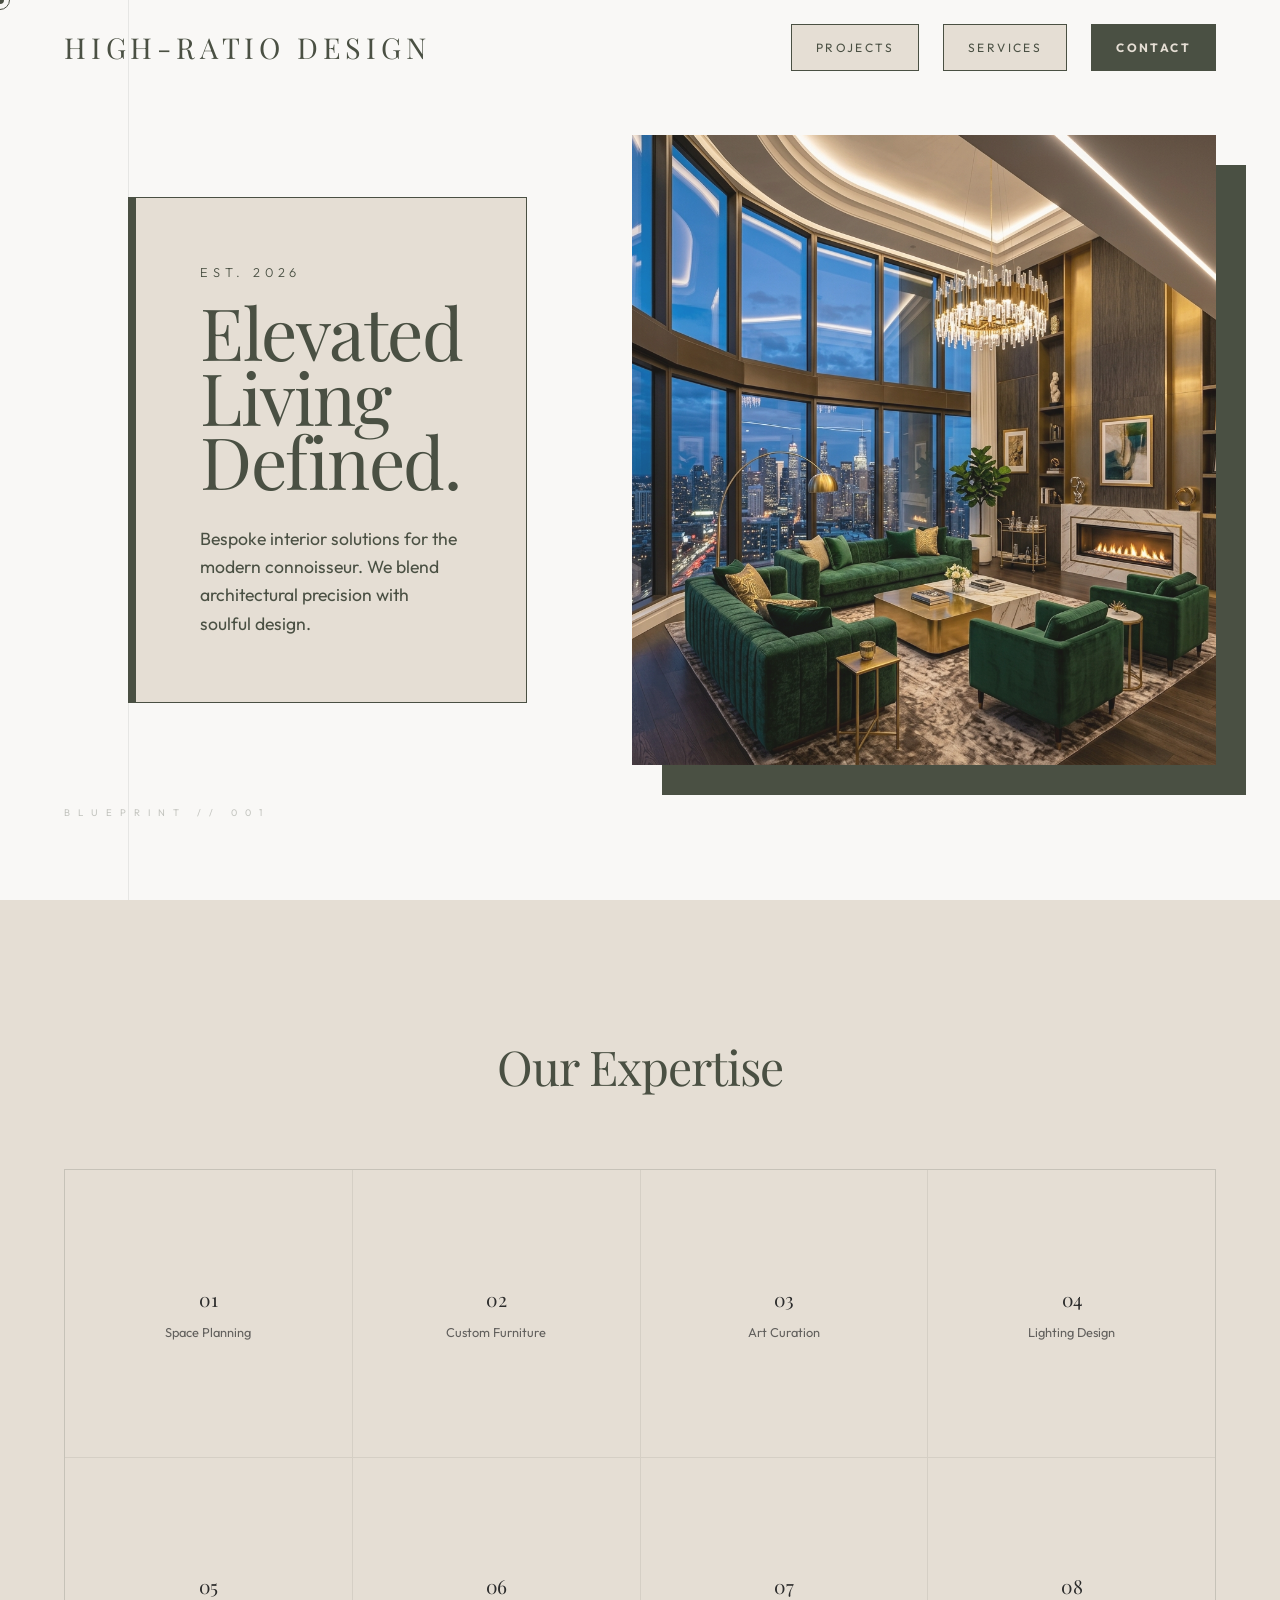
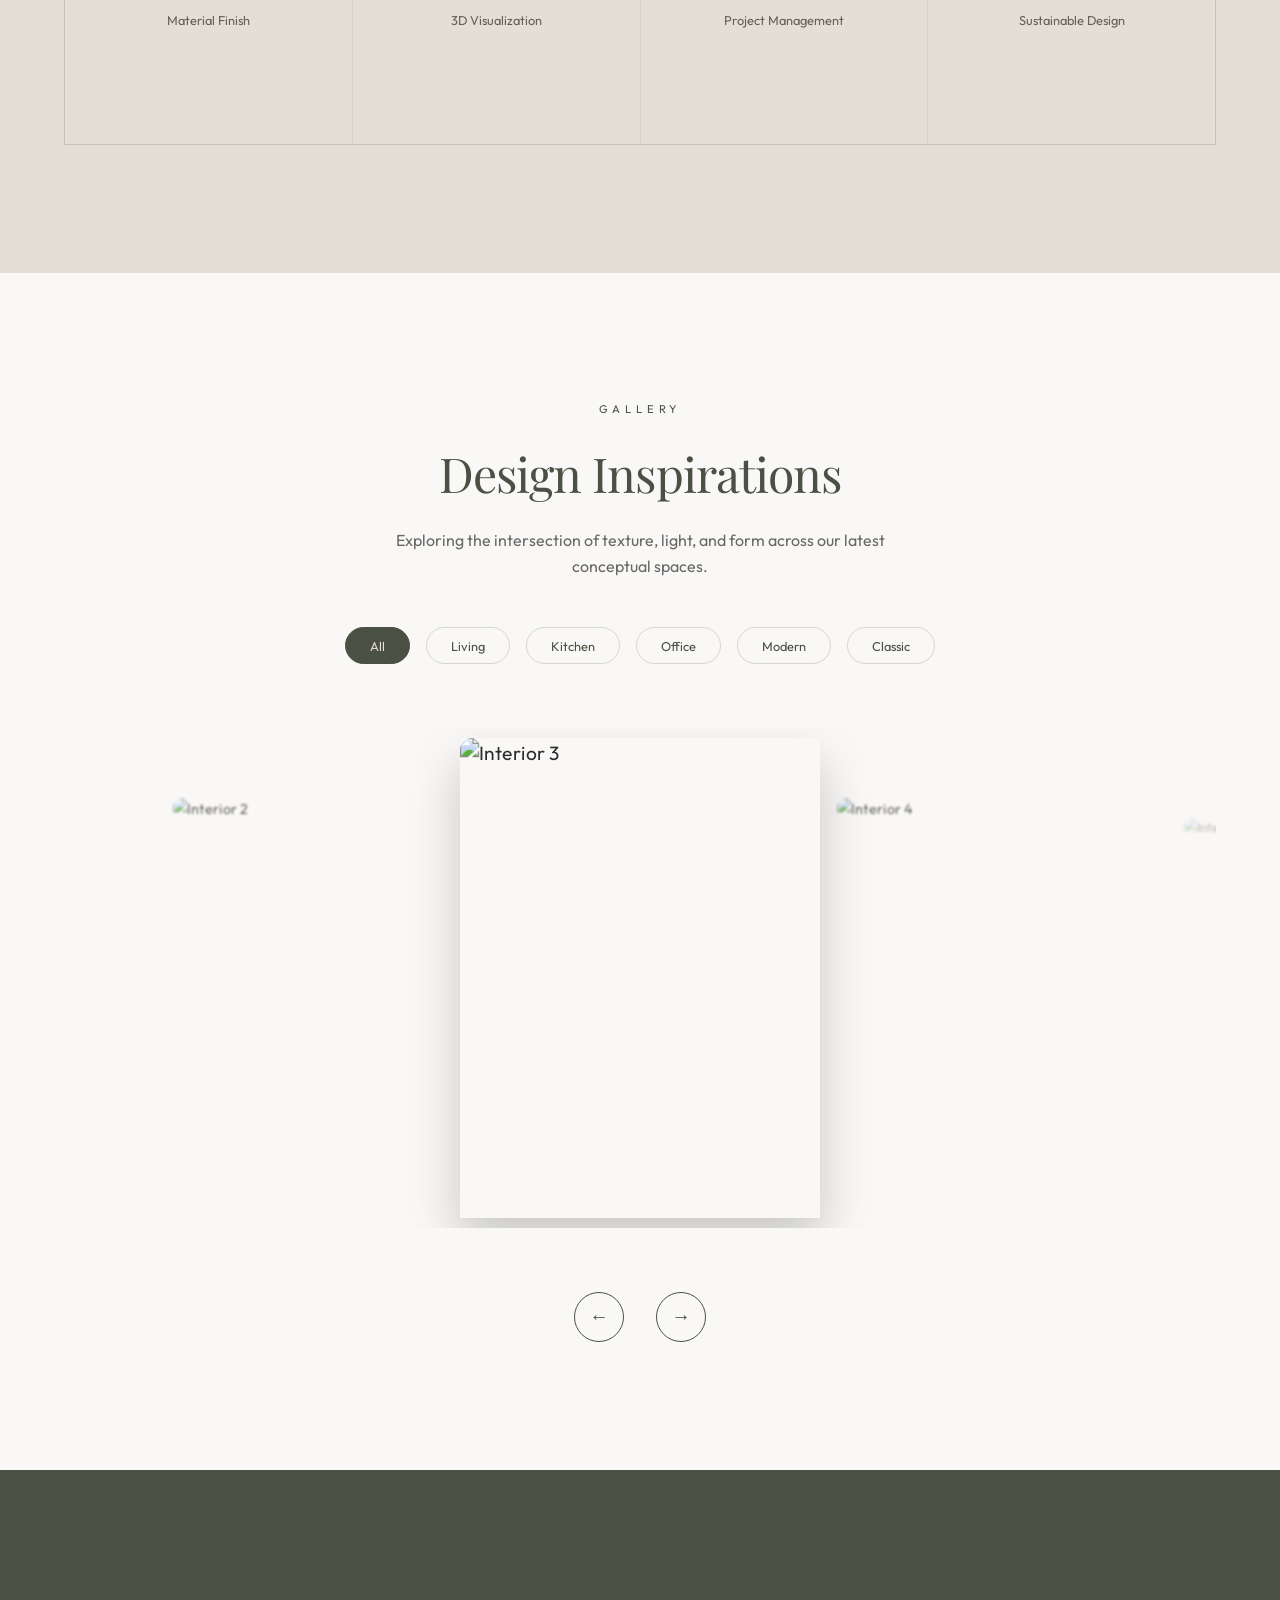
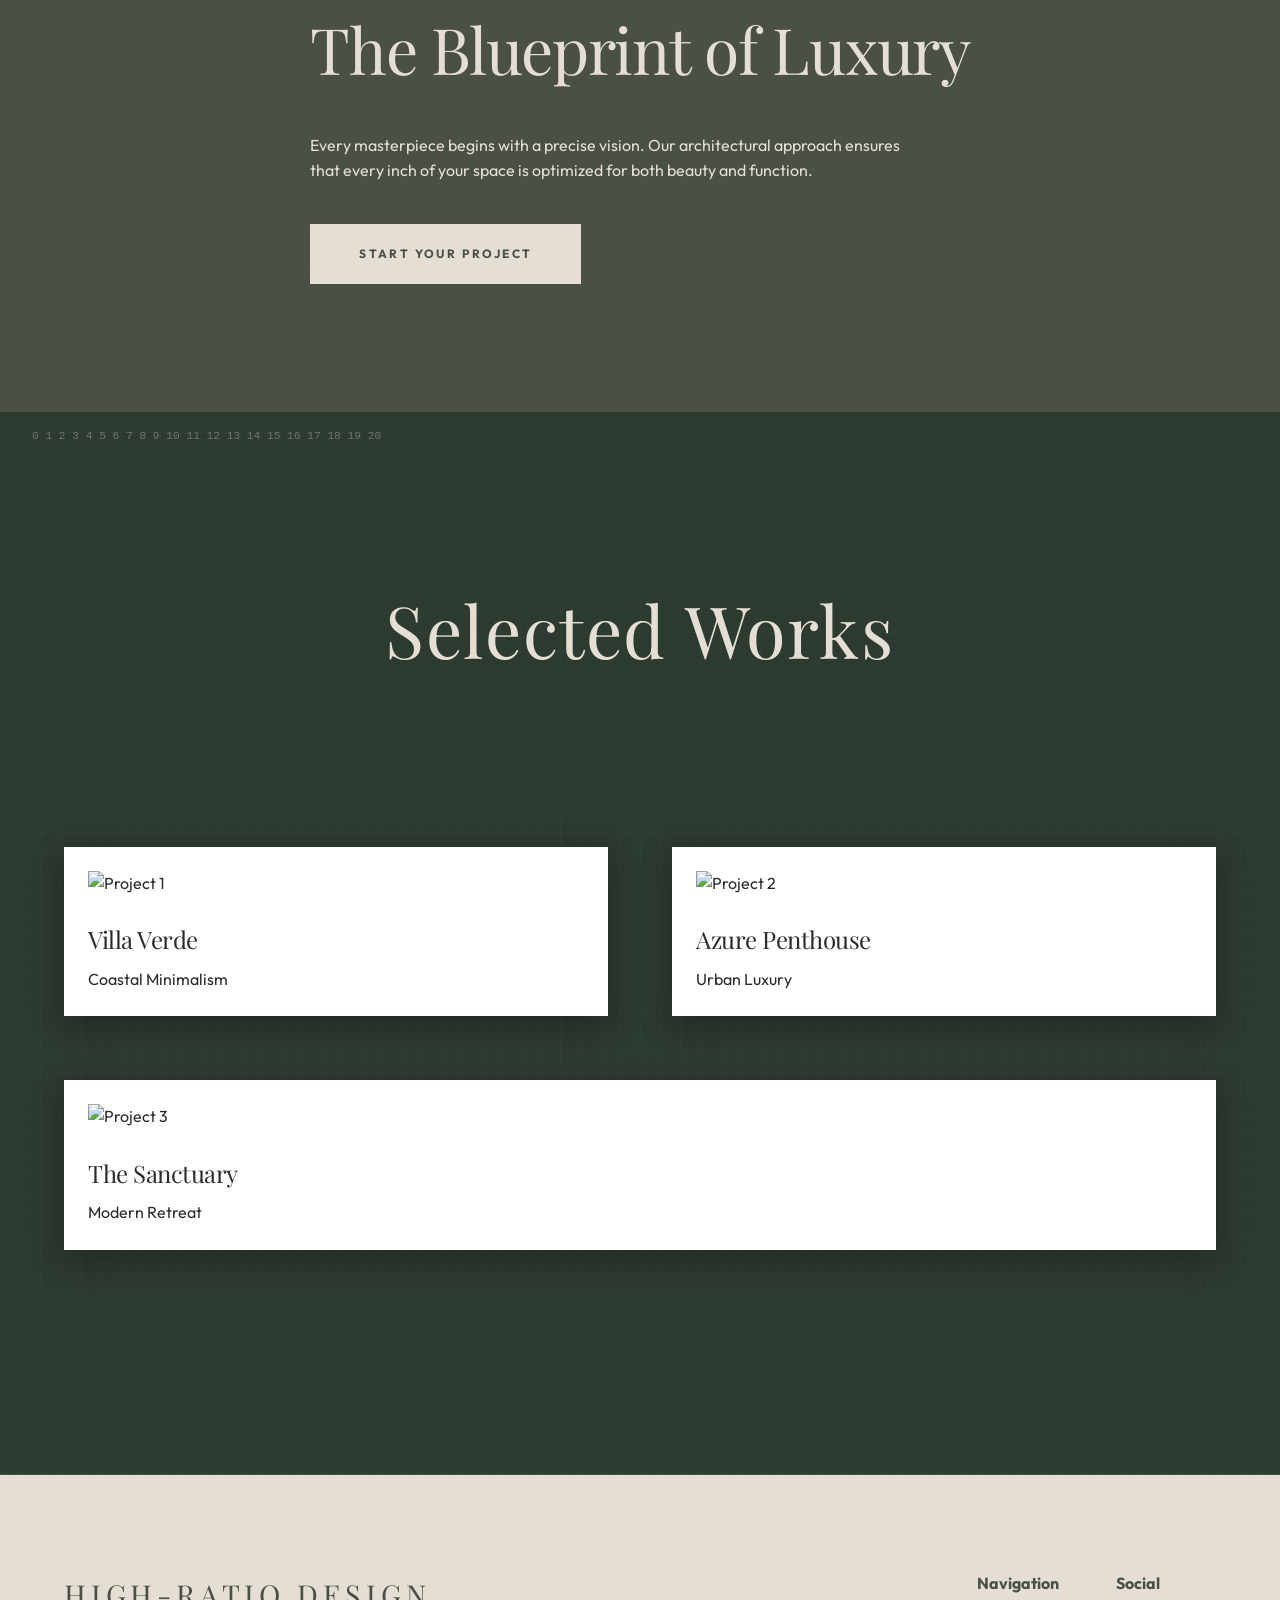
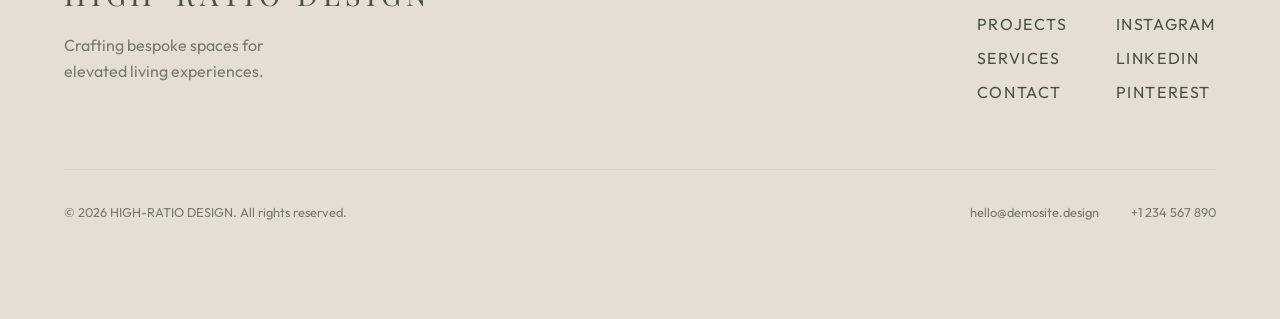
==== commit 99852772: "Optimize mobile UI for speed and aesthetics" ====
--- a/index.html
+++ b/index.html
@@ -6,86 +6,155 @@
     <title>HIGH-RATIO DESIGN | Luxury Interior Design</title>
     <link rel="preconnect" href="https://fonts.googleapis.com">
     <link rel="preconnect" href="https://fonts.gstatic.com" crossorigin>
-    <link href="https://fonts.googleapis.com/css2?family=Outfit:wght@300;400;500;700&family=Playfair+Display:ital,wght@0,400;0,700;1,400&display=swap" rel="stylesheet">
+    <link href="https://fonts.googleapis.com/css2?family=Outfit:wght@300;400&family=Playfair+Display:ital,wght@0,400;0,700;1,400&display=swap" rel="stylesheet">
     <link rel="stylesheet" href="style.css">
 </head>
 <body>
-    <nav id="navbar">
+    <div class="cursor"></div>
+    <div class="cursor-follower"></div>
+
+    <nav>
         <div class="logo">HIGH-RATIO DESIGN</div>
         <div class="nav-links">
-            <a href="#expertise">Expertise</a>
-            <a href="#projects">Projects</a>
-            <a href="contact.html" class="contact-btn">Get in Touch</a>
+            <a href="index.html#projects">Projects</a>
+            <a href="index.html#services">Services</a>
+            <a href="contact.html">Contact</a>
         </div>
-        <button class="mobile-toggle" id="menuBtn">
-            <span></span>
-            <span></span>
-            <span></span>
-        </button>
+        <button class="mobile-menu-toggle">MENU</button>
     </nav>
 
-    <div class="menu-overlay" id="menuOverlay">
-        <a href="index.html">Home</a>
-        <a href="#expertise">Expertise</a>
-        <a href="#projects">Projects</a>
-        <a href="contact.html">Contact</a>
+    <div class="mobile-menu">
+        <button class="mobile-menu-close">CLOSE</button>
+        <div class="mobile-nav-links">
+            <a href="index.html">Home</a>
+            <a href="index.html#projects">Projects</a>
+            <a href="index.html#services">Services</a>
+            <a href="contact.html">Contact</a>
+        </div>
     </div>
 
     <main>
         <section class="hero">
-            <div class="hero-grid">
-                <div class="hero-text">
-                    <p style="text-transform: uppercase; letter-spacing: 0.5rem; font-size: 0.8rem; margin-bottom: 1rem;">Since 2026</p>
-                    <h1>Elevated <br>Spaces.</h1>
-                    <p>Creating high-ratio design solutions where architectural precision meets human emotion.</p>
-                    <a href="contact.html" style="text-decoration: none; color: var(--color-olive); font-weight: 700; border-bottom: 2px solid var(--color-olive);">Explore Our Process</a>
+            <div class="container">
+                <div class="hero-content">
+                    <p class="reveal" style="font-weight: 300; letter-spacing: 0.3rem; text-transform: uppercase; font-size: 0.8rem; margin-bottom: 1rem;">Est. 2026</p>
+                    <h1 class="reveal">Elevated Living <br>Defined.</h1>
+                    <p class="reveal" style="transition-delay: 0.2s;">Bespoke interior solutions for the modern connoisseur. We blend architectural precision with soulful design.</p>
                 </div>
-                <div class="hero-image">
-                    <img src="hero.png" alt="Luxury Interior">
+            </div>
+            <div class="hero-img-container">
+                <img src="hero.png" alt="Luxurious Interior" class="hero-img">
+            </div>
+        </section>
+
+        <section class="grid-section" id="services">
+            <div class="container">
+                <h2 class="section-title reveal">Our Expertise</h2>
+                <div class="interactive-grid reveal">
+                    <div class="grid-item">
+                        <h3>01</h3>
+                        <p>Space Planning</p>
+                    </div>
+                    <div class="grid-item">
+                        <h3>02</h3>
+                        <p>Custom Furniture</p>
+                    </div>
+                    <div class="grid-item">
+                        <h3>03</h3>
+                        <p>Art Curation</p>
+                    </div>
+                    <div class="grid-item">
+                        <h3>04</h3>
+                        <p>Lighting Design</p>
+                    </div>
+                    <div class="grid-item">
+                        <h3>05</h3>
+                        <p>Material Finish</p>
+                    </div>
+                    <div class="grid-item">
+                        <h3>06</h3>
+                        <p>3D Visualization</p>
+                    </div>
+                    <div class="grid-item">
+                        <h3>07</h3>
+                        <p>Project Management</p>
+                    </div>
+                    <div class="grid-item">
+                        <h3>08</h3>
+                        <p>Sustainable Design</p>
+                    </div>
                 </div>
             </div>
         </section>
 
-        <section id="expertise">
-            <h2 class="section-title">Our Expertise</h2>
-            <div class="expertise-grid">
-                <div class="expertise-item">
-                    <h3>Space Strategy</h3>
-                    <p>Optimizing every square inch for purpose and beauty.</p>
+        <section class="gallery-section">
+            <div class="container">
+                <p style="text-align: center; text-transform: uppercase; letter-spacing: 0.3rem; font-size: 0.7rem; margin-bottom: 1rem; color: var(--color-olive);">Gallery</p>
+                <h2 class="section-title" style="margin-bottom: 1rem;">Design Inspirations</h2>
+                <p style="text-align: center; max-width: 500px; margin: 0 auto 3rem; opacity: 0.7;">Exploring the intersection of texture, light, and form across our latest conceptual spaces.</p>
+                
+                <div class="gallery-filters">
+                    <button class="active">All</button>
+                    <button>Living</button>
+                    <button>Kitchen</button>
+                    <button>Office</button>
+                    <button>Modern</button>
+                    <button>Classic</button>
                 </div>
-                <div class="expertise-item">
-                    <h3>Bespoke Decor</h3>
-                    <p>Curated elements that reflect your unique narrative.</p>
+
+                <div class="gallery-container">
+                    <div class="gallery-track">
+                        <div class="gallery-slide"><img src="https://images.unsplash.com/photo-1618221195710-dd6b41faaea6?q=80&w=2000&auto=format&fit=crop" alt="Interior 1"></div>
+                        <div class="gallery-slide side"><img src="https://images.unsplash.com/photo-1616486338812-3dadae4b4ace?q=80&w=2000&auto=format&fit=crop" alt="Interior 2"></div>
+                        <div class="gallery-slide featured"><img src="https://images.unsplash.com/photo-1616137422495-1e9e46e2aa77?q=80&w=2000&auto=format&fit=crop" alt="Interior 3"></div>
+                        <div class="gallery-slide side"><img src="https://images.unsplash.com/photo-1616486029423-aaa47a9e8e9a?q=80&w=2000&auto=format&fit=crop" alt="Interior 4"></div>
+                        <div class="gallery-slide"><img src="https://images.unsplash.com/photo-1617103996702-96ff29b1c467?q=80&w=2000&auto=format&fit=crop" alt="Interior 5"></div>
+                    </div>
+                    <div class="gallery-nav">
+                        <button class="nav-prev">←</button>
+                        <button class="nav-next">→</button>
+                    </div>
                 </div>
-                <div class="expertise-item">
-                    <h3>Technical Plans</h3>
-                    <p>Architectural blueprints with extreme attention to detail.</p>
+            </div>
+        </section>
+
+        <section class="blueprint-section">
+            <div class="blueprint-bg"></div>
+            <div class="container">
+                <div class="blueprint-content reveal">
+                    <h2>The Blueprint of Luxury</h2>
+                    <p style="max-width: 600px; margin-bottom: 2.5rem;">Every masterpiece begins with a precise vision. Our architectural approach ensures that every inch of your space is optimized for both beauty and function.</p>
+                    <div class="nav-links">
+                        <a href="contact.html" style="background: var(--color-beige); color: var(--color-olive); border: 1px solid var(--color-beige); padding: 1.2rem 3rem;">Start Your Project</a>
+                    </div>
                 </div>
             </div>
         </section>
 
         <section class="portfolio" id="projects">
-            <h2 class="section-title">Selected Works</h2>
-            <div class="portfolio-grid">
-                <div class="portfolio-item">
-                    <img src="https://images.unsplash.com/photo-1600607687920-4e2a09cf159d?q=80&w=2070&auto=format&fit=crop" alt="Project 1">
-                    <div class="portfolio-info">
-                        <h3>Villa Verde</h3>
-                        <p>Coastal Minimalism</p>
+            <div class="container">
+                <h2 class="section-title reveal">Selected Works</h2>
+                <div class="portfolio-grid">
+                    <div class="portfolio-item reveal">
+                        <img src="https://images.unsplash.com/photo-1600607687920-4e2a09cf159d?q=80&w=2070&auto=format&fit=crop" alt="Project 1">
+                        <div class="portfolio-info">
+                            <h3>Villa Verde</h3>
+                            <p>Coastal Minimalism</p>
+                        </div>
                     </div>
-                </div>
-                <div class="portfolio-item">
-                    <img src="https://images.unsplash.com/photo-1600210492486-724fe5c67fb0?q=80&w=1974&auto=format&fit=crop" alt="Project 2">
-                    <div class="portfolio-info">
-                        <h3>Azure Penthouse</h3>
-                        <p>Urban Luxury</p>
+                    <div class="portfolio-item reveal" style="transition-delay: 0.2s;">
+                        <img src="https://images.unsplash.com/photo-1600210492486-724fe5c67fb0?q=80&w=1974&auto=format&fit=crop" alt="Project 2">
+                        <div class="portfolio-info">
+                            <h3>Azure Penthouse</h3>
+                            <p>Urban Luxury</p>
+                        </div>
                     </div>
-                </div>
-                <div class="portfolio-item wide">
-                    <img src="https://images.unsplash.com/photo-1600585154340-be6161a56a0c?q=80&w=2070&auto=format&fit=crop" alt="Project 3">
-                    <div class="portfolio-info">
-                        <h3>The Sanctuary</h3>
-                        <p>Modern Retreat</p>
+                    <div class="portfolio-item wide reveal">
+                        <img src="https://images.unsplash.com/photo-1600585154340-be6161a56a0c?q=80&w=2070&auto=format&fit=crop" alt="Project 3">
+                        <div class="portfolio-info">
+                            <h3>The Sanctuary</h3>
+                            <p>Modern Retreat</p>
+                        </div>
                     </div>
                 </div>
             </div>
@@ -93,19 +162,32 @@
     </main>
 
     <footer>
-        <div class="footer-brand">
-            <div class="logo">HIGH-RATIO DESIGN</div>
-            <p>Bespoke Interiors // 2026</p>
+        <div class="footer-top">
+            <div class="footer-brand">
+                <div class="logo">HIGH-RATIO DESIGN</div>
+                <p style="margin-top: 1rem; opacity: 0.7;">Crafting bespoke spaces for <br>elevated living experiences.</p>
+            </div>
+            <div class="footer-links">
+                <div class="link-group">
+                    <p style="font-weight: 700; margin-bottom: 1rem;">Navigation</p>
+                    <a href="#projects" style="display: block; margin-bottom: 0.5rem;">Projects</a>
+                    <a href="#services" style="display: block; margin-bottom: 0.5rem;">Services</a>
+                    <a href="contact.html" style="display: block;">Contact</a>
+                </div>
+                <div class="link-group">
+                    <p style="font-weight: 700; margin-bottom: 1rem;">Social</p>
+                    <a href="#" style="display: block; margin-bottom: 0.5rem;">Instagram</a>
+                    <a href="#" style="display: block; margin-bottom: 0.5rem;">LinkedIn</a>
+                    <a href="#" style="display: block;">Pinterest</a>
+                </div>
+            </div>
         </div>
-        <div class="footer-links">
-            <h4>Explore</h4>
-            <a href="#expertise" style="display: block;">Expertise</a>
-            <a href="#projects" style="display: block;">Projects</a>
-        </div>
-        <div class="footer-contact">
-            <h4>Contact</h4>
-            <p>hello@highratio.design</p>
-            <p>+1 234 567 890</p>
+        <div class="footer-bottom">
+            <p>&copy; 2026 HIGH-RATIO DESIGN. All rights reserved.</p>
+            <div class="contact-info" style="display: flex; gap: 2rem;">
+                <p>hello@demosite.design</p>
+                <p>+1 234 567 890</p>
+            </div>
         </div>
     </footer>
 
--- a/style.css
+++ b/style.css
@@ -1,11 +1,11 @@
 :root {
-    --color-beige: #EBE6E0;
-    --color-olive: #3E4A3D;
-    --color-slate: #2C2C2C;
-    --color-white: #FDFCFB;
+    --color-beige: #E5DED4;
+    --color-olive: #4A5043;
+    --color-off-white: #F9F8F6;
+    --color-text: #2C2C2C;
     --font-heading: 'Playfair Display', serif;
     --font-body: 'Outfit', sans-serif;
-    --transition: all 0.5s cubic-bezier(0.19, 1, 0.22, 1);
+    --transition-smooth: all 0.6s cubic-bezier(0.16, 1, 0.3, 1);
 }
 
 * {
@@ -14,275 +14,695 @@
     box-sizing: border-box;
 }
 
-html {
-    scroll-behavior: smooth;
-    overflow-x: hidden;
-}
-
 body {
-    background-color: var(--color-white);
-    color: var(--color-slate);
+    background-color: var(--color-off-white);
+    color: var(--color-text);
     font-family: var(--font-body);
     line-height: 1.6;
-    -webkit-font-smoothing: antialiased;
-}
-
-/* --- Navigation --- */
+    overflow-x: hidden;
+}
+
+h1, h2, h3 {
+    font-family: var(--font-heading);
+    font-weight: 400;
+    letter-spacing: -0.02em;
+}
+
+/* Custom Scrollbar */
+::-webkit-scrollbar {
+    width: 6px;
+}
+::-webkit-scrollbar-track {
+    background: var(--color-off-white);
+}
+::-webkit-scrollbar-thumb {
+    background: var(--color-olive);
+}
+
+/* Base Layout */
+.container {
+    max-width: 1400px;
+    margin: 0 auto;
+    padding: 0 4rem;
+}
+
+section {
+    padding: 8rem 0;
+}
+
+/* Navigation */
 nav {
     position: fixed;
     top: 0;
     width: 100%;
-    padding: 2rem 4rem;
+    padding: 1.5rem 4rem;
     display: flex;
     justify-content: space-between;
     align-items: center;
     z-index: 1000;
-    transition: var(--transition);
+    transition: var(--transition-smooth);
 }
 
 nav.scrolled {
+    background: rgba(249, 248, 246, 0.8);
+    backdrop-filter: blur(10px);
     padding: 1rem 4rem;
-    background: rgba(253, 252, 251, 0.9);
-    backdrop-filter: blur(10px);
-    border-bottom: 1px solid rgba(62, 74, 61, 0.1);
 }
 
 .logo {
     font-family: var(--font-heading);
-    font-size: 1.5rem;
-    font-weight: 700;
-    letter-spacing: 0.1rem;
-    color: var(--color-olive);
+    font-size: 1.8rem;
     text-transform: uppercase;
+    letter-spacing: 0.3rem;
+    color: var(--color-olive);
 }
 
 .nav-links {
     display: flex;
-    gap: 3rem;
-    align-items: center;
+    gap: 1.5rem;
 }
 
 .nav-links a {
     text-decoration: none;
     color: var(--color-olive);
-    font-size: 0.8rem;
-    font-weight: 500;
+    font-size: 0.75rem;
+    font-weight: 400;
     text-transform: uppercase;
     letter-spacing: 0.15rem;
-    transition: var(--transition);
-}
-
-.nav-links a.contact-btn {
+    padding: 0.8rem 1.5rem;
+    background-color: var(--color-beige);
+    border: 1px solid var(--color-olive);
+    transition: var(--transition-smooth);
+}
+
+.nav-links a:hover {
     background-color: var(--color-olive);
     color: var(--color-beige);
-    padding: 0.8rem 2rem;
-    border-radius: 0;
-}
-
-.mobile-toggle {
+    transform: translateY(-2px);
+}
+
+.nav-links a:last-child {
+    background-color: var(--color-olive);
+    color: var(--color-beige);
+    font-weight: 700;
+}
+
+.nav-links a:last-child:hover {
+    background-color: var(--color-text);
+    color: white;
+}
+
+.mobile-menu-toggle {
     display: none;
+    background-color: var(--color-beige);
+    border: 1px solid var(--color-olive);
+    padding: 0.5rem 1.2rem;
+    color: var(--color-olive);
+    font-size: 0.7rem;
+    letter-spacing: 0.1rem;
+    cursor: pointer;
+    font-family: var(--font-body);
+}
+
+.mobile-menu {
+    position: fixed;
+    top: 0;
+    left: 0;
+    width: 100%;
+    height: 100vh;
+    background-color: var(--color-off-white);
+    z-index: 2000;
+    display: flex;
+    flex-direction: column;
+    justify-content: center;
+    align-items: center;
+    transform: translateY(-100%);
+    transition: transform 0.6s cubic-bezier(0.16, 1, 0.3, 1);
+}
+
+.mobile-menu.active {
+    transform: translateY(0);
+}
+
+.mobile-menu-close {
+    position: absolute;
+    top: 2rem;
+    right: 2rem;
     background: none;
-    border: none;
+    border: 1px solid var(--color-olive);
+    padding: 0.5rem 1.2rem;
+    color: var(--color-olive);
+    font-size: 0.7rem;
+    letter-spacing: 0.1rem;
     cursor: pointer;
-    z-index: 2001;
-}
-
-.mobile-toggle span {
-    display: block;
-    width: 25px;
-    height: 2px;
-    background-color: var(--color-olive);
-    margin: 5px 0;
-    transition: var(--transition);
-}
-
-/* --- Hero --- */
+}
+
+.mobile-nav-links {
+    display: flex;
+    flex-direction: column;
+    align-items: center;
+    gap: 2rem;
+}
+
+.mobile-nav-links a {
+    text-decoration: none;
+    color: var(--color-olive);
+    font-family: var(--font-heading);
+    font-size: 2.5rem;
+}
 .hero {
     height: 100vh;
     display: flex;
     align-items: center;
+    position: relative;
+    overflow: hidden;
+    background-color: var(--color-off-white);
     padding: 0 4rem;
-    background-color: var(--color-beige);
-    position: relative;
-    overflow: hidden;
-}
-
-.hero-grid {
+}
+
+.hero .container {
     display: grid;
-    grid-template-columns: 1fr 1fr;
-    align-items: center;
-    gap: 4rem;
+    grid-template-columns: 1.2fr 0.8fr; /* Give more room to the box */
+    align-items: center;
+    gap: 0; /* Removing gap to let elements touch or overlap slightly if needed */
     width: 100%;
     max-width: 1400px;
     margin: 0 auto;
-}
-
-.hero-text h1 {
-    font-size: 6rem;
+    position: relative;
+    z-index: 2;
+}
+
+.hero::before {
+    content: '';
+    position: absolute;
+    top: 0;
+    left: 10%;
+    width: 1px;
+    height: 100%;
+    background: rgba(74, 80, 67, 0.1);
+    z-index: 1;
+}
+
+.hero::after {
+    content: 'BLUEPRINT // 001';
+    position: absolute;
+    bottom: 5rem;
+    left: 4rem;
+    font-size: 0.6rem;
+    letter-spacing: 0.5rem;
+    color: var(--color-olive);
+    opacity: 0.3;
+    z-index: 1;
+}
+
+.hero-content {
+    max-width: 100%;
+    background-color: var(--color-beige);
+    border: 1px solid var(--color-olive);
+    border-left: 8px solid var(--color-olive);
+    padding: 4rem;
+    position: relative;
+    z-index: 3;
+}
+
+.hero h1 {
+    font-size: 4.5rem; /* Adjusted for the box padding */
     line-height: 0.9;
-    color: var(--color-olive);
     margin-bottom: 2rem;
-}
-
-.hero-text p {
-    font-size: 1.2rem;
+    color: var(--color-olive);
+    font-weight: 400;
+}
+
+.hero p {
+    font-size: 1.1rem;
     max-width: 450px;
+    color: var(--color-olive);
     opacity: 0.8;
-    margin-bottom: 3rem;
-}
-
-.hero-image {
-    width: 100%;
-    height: 75vh;
-    background-color: var(--color-white);
-    position: relative;
-}
-
-.hero-image img {
+}
+
+.hero-img-container {
+    position: relative;
+    width: 100%;
+    height: 70vh;
+    background-color: var(--color-beige);
+    box-shadow: 30px 30px 0px var(--color-olive);
+    overflow: hidden;
+    margin-left: -5rem; /* Overlap with the text box */
+    z-index: 1;
+}
+
+.hero-img {
     width: 100%;
     height: 100%;
     object-fit: cover;
-}
-
-/* --- Sections --- */
-section {
-    padding: 10rem 4rem;
+    opacity: 0.9;
+    transition: var(--transition-smooth);
+}
+
+/* Grid Section */
+.grid-section {
+    background-color: var(--color-beige);
 }
 
 .section-title {
-    font-family: var(--font-heading);
-    font-size: 3.5rem;
-    color: var(--color-olive);
+    font-size: 3rem;
     margin-bottom: 4rem;
     text-align: center;
-}
-
-/* --- Grid Section --- */
-.expertise-grid {
+    color: var(--color-olive);
+}
+
+.interactive-grid {
     display: grid;
-    grid-template-columns: repeat(auto-fit, minmax(250px, 1fr));
-    gap: 2rem;
-}
-
-.expertise-item {
-    padding: 3rem;
+    grid-template-columns: repeat(4, 1fr);
+    gap: 1px;
+    background-color: rgba(74, 80, 67, 0.1);
+    border: 1px solid rgba(74, 80, 67, 0.1);
+}
+
+.grid-item {
+    aspect-ratio: 1;
     background-color: var(--color-beige);
-    transition: var(--transition);
-}
-
-.expertise-item:hover {
+    display: flex;
+    flex-direction: column;
+    justify-content: center;
+    align-items: center;
+    padding: 2rem;
+    transition: var(--transition-smooth);
+    cursor: pointer;
+    position: relative;
+    overflow: hidden;
+}
+
+.grid-item:hover {
+    background-color: var(--color-olive);
+    color: var(--color-off-white);
+}
+
+.grid-item h3 {
+    font-size: 1.2rem;
+    margin-bottom: 0.5rem;
+}
+
+.grid-item p {
+    font-size: 0.8rem;
+    opacity: 0.7;
+    text-align: center;
+}
+
+/* Gallery Section */
+.gallery-section {
+    padding: 8rem 0;
+    background-color: var(--color-off-white);
+}
+
+.gallery-filters {
+    display: flex;
+    justify-content: center;
+    gap: 1rem;
+    margin-bottom: 4rem;
+    flex-wrap: wrap;
+}
+
+.gallery-filters button {
+    padding: 0.6rem 1.5rem;
+    background: none;
+    border: 1px solid rgba(74, 80, 67, 0.2);
+    border-radius: 50px;
+    font-family: var(--font-body);
+    font-size: 0.8rem;
+    color: var(--color-olive);
+    cursor: pointer;
+    transition: var(--transition-smooth);
+}
+
+.gallery-filters button.active, .gallery-filters button:hover {
     background-color: var(--color-olive);
     color: var(--color-beige);
-}
-
-/* --- Portfolio (Blueprint Mat) --- */
+    border-color: var(--color-olive);
+}
+
+.gallery-container {
+    position: relative;
+    max-width: 1200px;
+    margin: 0 auto;
+}
+
+.gallery-track {
+    display: flex;
+    align-items: center;
+    justify-content: center;
+    gap: 2rem;
+    height: 500px;
+    overflow: hidden;
+}
+
+.gallery-slide {
+    width: 300px; /* Use width instead of flex-basis for stability */
+    height: 400px;
+    flex-shrink: 0;
+    transition: var(--transition-smooth);
+    opacity: 0.3;
+    filter: blur(2px);
+    transform: scale(0.8);
+}
+
+.gallery-slide img {
+    width: 100%;
+    height: 100%;
+    object-fit: cover;
+    border-radius: 10px;
+}
+
+.gallery-slide.featured {
+    opacity: 1;
+    filter: blur(0);
+    transform: scale(1.2);
+    z-index: 2;
+    box-shadow: 0 20px 40px rgba(0,0,0,0.2);
+}
+
+.gallery-slide.side {
+    opacity: 0.7;
+    filter: blur(1px);
+    transform: scale(0.9);
+}
+
+.gallery-nav {
+    display: flex;
+    justify-content: center;
+    gap: 2rem;
+    margin-top: 4rem;
+}
+
+.gallery-nav button {
+    width: 50px;
+    height: 50px;
+    border: 1px solid var(--color-olive);
+    border-radius: 50%;
+    background: none;
+    color: var(--color-olive);
+    font-size: 1.2rem;
+    cursor: pointer;
+    transition: var(--transition-smooth);
+}
+
+.gallery-nav button:hover {
+    background-color: var(--color-olive);
+    color: var(--color-beige);
+}
+.blueprint-section {
+    background-color: var(--color-olive);
+    color: var(--color-beige);
+    position: relative;
+    min-height: 60vh;
+    display: flex;
+    align-items: center;
+    overflow: hidden;
+}
+
+.blueprint-bg {
+    position: absolute;
+    top: 0;
+    left: 0;
+    width: 100%;
+    height: 100%;
+    opacity: 0.1;
+    background-image: 
+        linear-gradient(rgba(229, 222, 212, 0.1) 1px, transparent 1px),
+        linear-gradient(90deg, rgba(229, 222, 212, 0.1) 1px, transparent 1px);
+    background-size: 40px 40px;
+}
+
+.blueprint-content {
+    position: relative;
+    z-index: 2;
+}
+
+.blueprint-content h2 {
+    font-size: 4rem;
+    margin-bottom: 2rem;
+}
+
+/* Portfolio Section (Blueprint Mat) */
 .portfolio {
     background-color: #2D3A30;
-    color: var(--color-white);
+    padding: 10rem 0;
+    position: relative;
+    overflow: hidden;
 }
 
 .portfolio .section-title {
-    color: var(--color-white);
+    color: var(--color-beige);
+    font-size: 4.5rem;
+    margin-bottom: 6rem;
+    letter-spacing: 0.1rem;
+    opacity: 0.9;
+}
+
+.portfolio::before {
+    content: '';
+    position: absolute;
+    top: 0;
+    left: 0;
+    width: 100%;
+    height: 100%;
+    opacity: 0.2;
+    background-image: 
+        linear-gradient(rgba(255, 255, 255, 0.1) 1px, transparent 1px),
+        linear-gradient(90deg, rgba(255, 255, 255, 0.1) 1px, transparent 1px);
+    background-size: 20px 20px;
+}
+
+/* Mat Coordinates */
+.portfolio::after {
+    content: '0 1 2 3 4 5 6 7 8 9 10 11 12 13 14 15 16 17 18 19 20';
+    position: absolute;
+    top: 1rem;
+    left: 2rem;
+    right: 2rem;
+    display: flex;
+    justify-content: space-between;
+    font-family: monospace;
+    font-size: 0.7rem;
+    color: white;
+    opacity: 0.3;
 }
 
 .portfolio-grid {
     display: grid;
-    grid-template-columns: repeat(2, 1fr);
+    grid-template-columns: repeat(12, 1fr);
     gap: 4rem;
+    padding: 4rem 0;
+    position: relative;
+    z-index: 2;
 }
 
 .portfolio-item {
+    grid-column: span 6;
+    position: relative;
+    padding: 1.5rem;
     background: white;
-    padding: 1.5rem;
-    color: var(--color-slate);
-    transition: var(--transition);
+    box-shadow: 0 10px 30px rgba(0,0,0,0.3);
+    transform: rotate(var(--rot, 0deg));
+    transition: var(--transition-smooth);
 }
 
 .portfolio-item.wide {
-    grid-column: span 2;
+    grid-column: span 12;
+}
+
+.portfolio-item:nth-child(1) { --rot: -2deg; }
+.portfolio-item:nth-child(2) { --rot: 3deg; }
+.portfolio-item:nth-child(3) { --rot: 0deg; } /* No rotation for the wide one for stability */
+
+.portfolio-item:hover {
+    transform: rotate(0deg) scale(1.02);
+    z-index: 10;
 }
 
 .portfolio-item img {
     width: 100%;
-    height: 500px;
+    height: 400px;
     object-fit: cover;
 }
 
-/* --- Mobile Menu Overlay --- */
-.menu-overlay {
+.portfolio-info {
+    padding-top: 1.5rem;
+    color: var(--color-text);
+}
+
+.portfolio-info h3 {
+    font-size: 1.5rem;
+    margin-bottom: 0.5rem;
+}
+
+/* Footer */
+footer {
+    background-color: var(--color-beige);
+    color: var(--color-olive);
+    padding: 6rem 4rem;
+    border-top: 1px solid var(--color-olive);
+    display: flex;
+    flex-direction: column;
+    gap: 4rem;
+}
+
+.footer-top {
+    display: flex;
+    justify-content: space-between;
+    align-items: flex-start;
+}
+
+.footer-bottom {
+    display: flex;
+    justify-content: space-between;
+    align-items: center;
+    padding-top: 2rem;
+    border-top: 1px solid rgba(74, 80, 67, 0.1);
+    font-size: 0.8rem;
+    opacity: 0.7;
+}
+
+.footer-links {
+    display: flex;
+    gap: 3rem;
+}
+
+.footer-links a {
+    text-decoration: none;
+    color: inherit;
+    text-transform: uppercase;
+    letter-spacing: 0.1rem;
+    transition: var(--transition-smooth);
+}
+
+.footer-links a:hover {
+    color: var(--color-text);
+}
+
+/* Animations */
+.reveal {
+    opacity: 0;
+    transform: translateY(30px);
+    transition: var(--transition-smooth);
+}
+
+.reveal.active {
+    opacity: 1;
+    transform: translateY(0);
+}
+
+/* Custom Cursor */
+.cursor {
+    width: 20px;
+    height: 20px;
+    border: 1px solid var(--color-olive);
+    border-radius: 50%;
     position: fixed;
-    top: 0;
-    right: 0;
-    width: 100%;
-    height: 100vh;
-    background-color: var(--color-beige);
-    z-index: 2000;
-    display: flex;
-    flex-direction: column;
-    justify-content: center;
-    align-items: center;
-    transform: translateX(100%);
-    transition: var(--transition);
-}
-
-.menu-overlay.active {
-    transform: translateX(0);
-}
-
-.menu-overlay a {
-    font-family: var(--font-heading);
-    font-size: 3rem;
-    text-decoration: none;
-    color: var(--color-olive);
-    margin: 1rem 0;
-}
-
-/* --- Footer --- */
-footer {
-    padding: 6rem 4rem;
-    background-color: var(--color-beige);
-    display: grid;
-    grid-template-columns: 2fr 1fr 1fr;
-    gap: 4rem;
-}
-
-/* --- Mobile Queries --- */
+    pointer-events: none;
+    z-index: 9999;
+    transition: width 0.3s, height 0.3s, background-color 0.3s;
+    transform: translate(-50%, -50%);
+}
+
+.cursor-follower {
+    width: 8px;
+    height: 8px;
+    background-color: var(--color-olive);
+    border-radius: 50%;
+    position: fixed;
+    pointer-events: none;
+    z-index: 9999;
+    transform: translate(-50%, -50%);
+}
+
 @media (max-width: 1024px) {
-    nav, section, footer, .hero {
-        padding: 2rem;
-    }
-    .hero-grid {
-        grid-template-columns: 1fr;
-    }
     .hero {
         height: auto;
-        padding-top: 8rem;
-    }
-    .hero-text h1 {
-        font-size: 4rem;
-    }
-    .hero-image {
-        height: 50vh;
-    }
-}
-
-@media (max-width: 768px) {
-    .nav-links {
-        display: none;
-    }
-    .mobile-toggle {
+        min-height: 100vh;
+        padding: 6rem 0 4rem;
         display: block;
     }
-    .section-title {
-        font-size: 2.5rem;
+    .hero .container {
+        display: flex;
+        flex-direction: column;
+        gap: 0;
+        width: 100%;
+        padding: 0;
     }
-    .portfolio-grid {
-        grid-template-columns: 1fr;
+    .hero-img-container {
+        width: 100%;
+        height: 45vh;
+        margin: 0;
+        box-shadow: none;
+        order: 2;
     }
-    .portfolio-item.wide {
-        grid-column: span 1;
+    .hero-content {
+        width: 100%;
+        max-width: 100%;
+        margin: 0;
+        padding: 3rem 1.5rem;
+        border: none;
+        border-left: 6px solid var(--color-olive);
+        box-shadow: none;
+        order: 1;
     }
-    footer {
-        grid-template-columns: 1fr;
+    .hero h1 {
+        font-size: 3rem;
     }
 }
+
+@media (max-width: 768px) {
+    .container { padding: 0 1.25rem; }
+    .hero { padding: 0; min-height: 90vh; }
+    .hero .container { padding-top: 5rem; padding-bottom: 3rem; }
+    .hero h1 { font-size: 2rem; letter-spacing: -0.01em; }
+    .hero p { font-size: 0.9rem; line-height: 1.5; }
+    
+    .section-title { font-size: 1.6rem; margin-bottom: 2.5rem; letter-spacing: 0.1rem; }
+    
+    .interactive-grid { grid-template-columns: repeat(2, 1fr); background: none; gap: 0.5rem; }
+    .grid-item { padding: 1.5rem 1rem; border: 1px solid rgba(74, 80, 67, 0.08); aspect-ratio: 1.1; }
+    .grid-item h3 { font-size: 1.1rem; }
+    
+    .portfolio { padding: 4rem 0; }
+    .portfolio .section-title { font-size: 2.2rem; margin-bottom: 2.5rem; }
+    .portfolio-grid { gap: 1.5rem; }
+    .portfolio-item { grid-column: span 12; margin-bottom: 1rem; padding: 0.8rem; }
+    .portfolio-item img { height: 240px; }
+    .portfolio-info h3 { font-size: 1.2rem; }
+
+    nav { padding: 0.75rem 1.25rem; }
+    .logo { font-size: 0.8rem; letter-spacing: 0.15rem; }
+    
+    .mobile-menu-toggle { 
+        display: block !important;
+        padding: 0.4rem 1rem; 
+        font-size: 0.6rem; 
+        font-weight: 700;
+    }
+    
+    .mobile-nav-links a { font-size: 1.8rem; letter-spacing: 0.1rem; }
+
+    .gallery-track { height: 280px; gap: 0.75rem; }
+    .gallery-slide { width: 160px; height: 220px; }
+    .gallery-slide.featured { transform: scale(1.1); }
+    
+    .blueprint-content h2 { font-size: 1.6rem; line-height: 1.2; }
+    .blueprint-section { min-height: 40vh; padding: 4rem 0; }
+
+    footer { padding: 3rem 1.25rem; gap: 2.5rem; }
+    .footer-top { flex-direction: column; gap: 2rem; }
+    .footer-links { gap: 1.5rem; }
+    .footer-bottom { flex-direction: column; gap: 1.5rem; text-align: left; align-items: flex-start; }
+}
+
+@media (pointer: coarse) {
+    .cursor, .cursor-follower { display: none; }
+}
+
+/* Fix for horizontal scroll on mobile */
+html, body {
+    max-width: 100vw;
+    overflow-x: hidden;
+}
